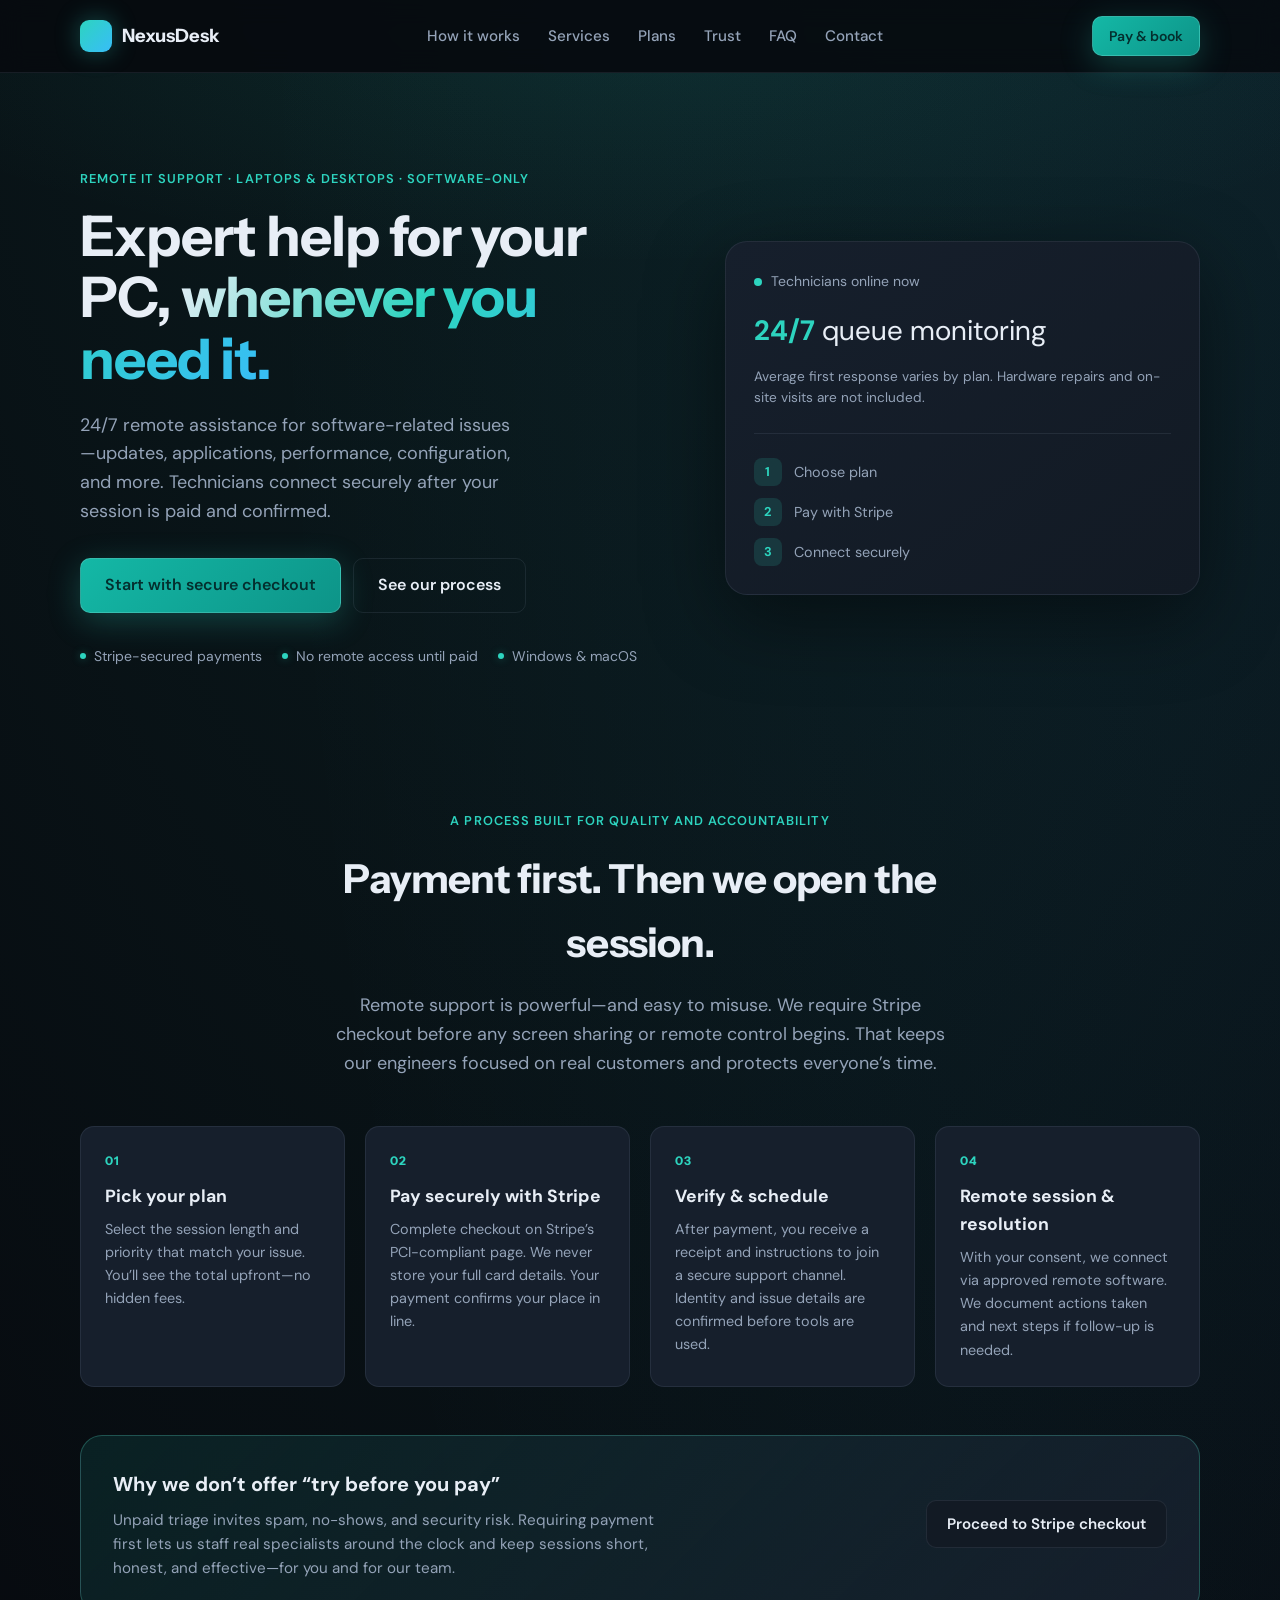
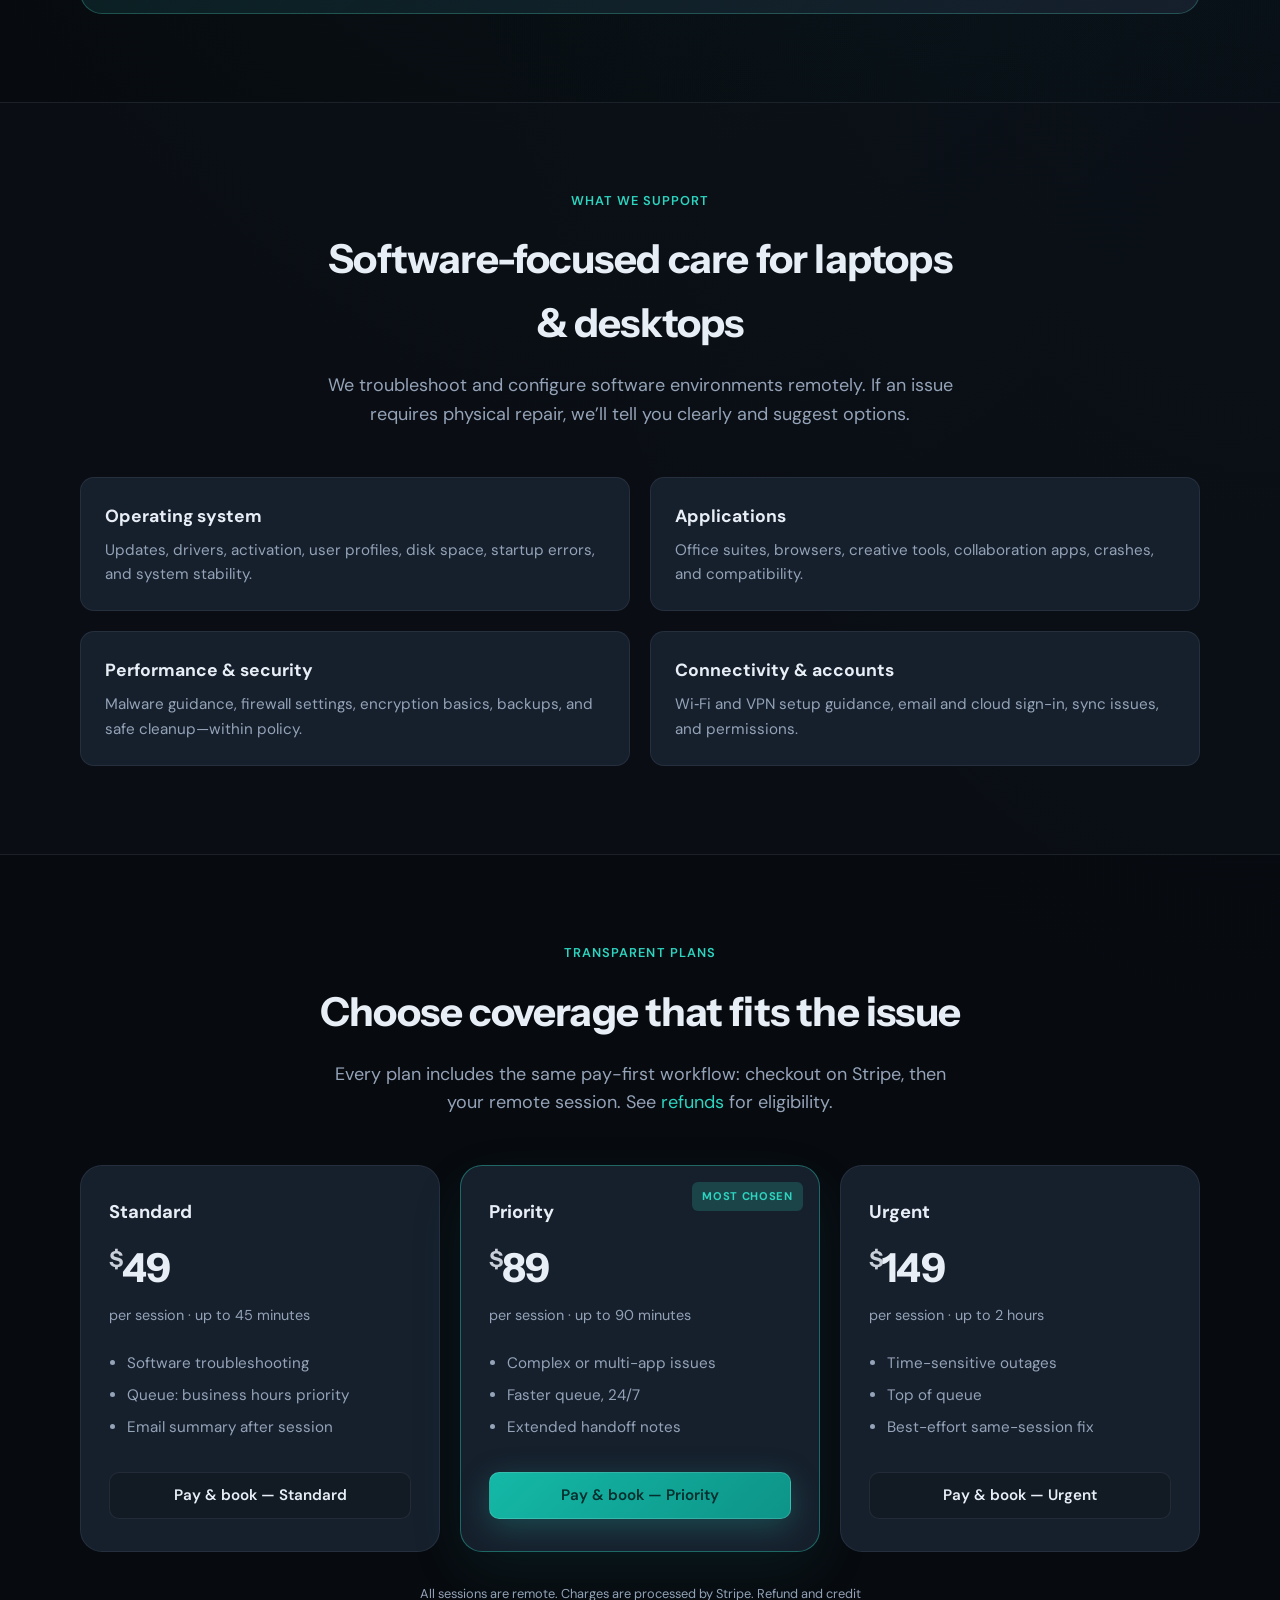
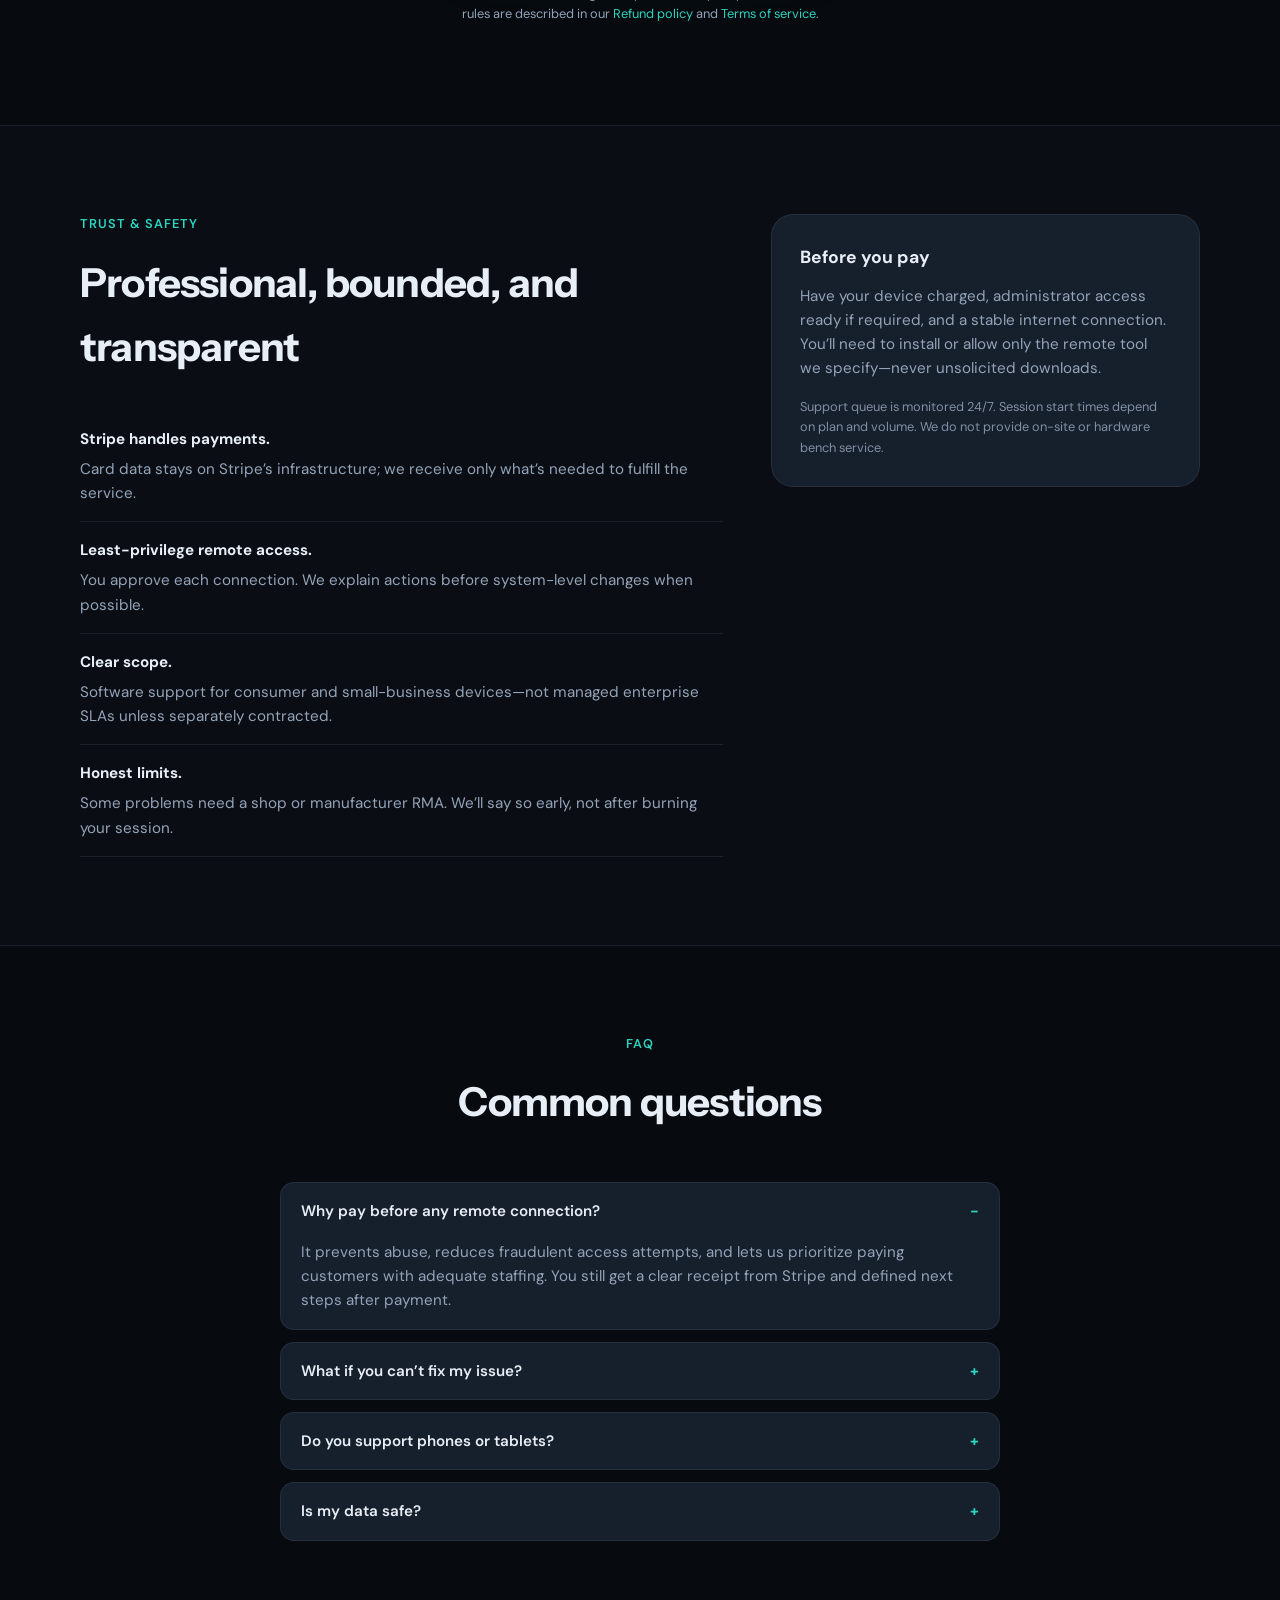
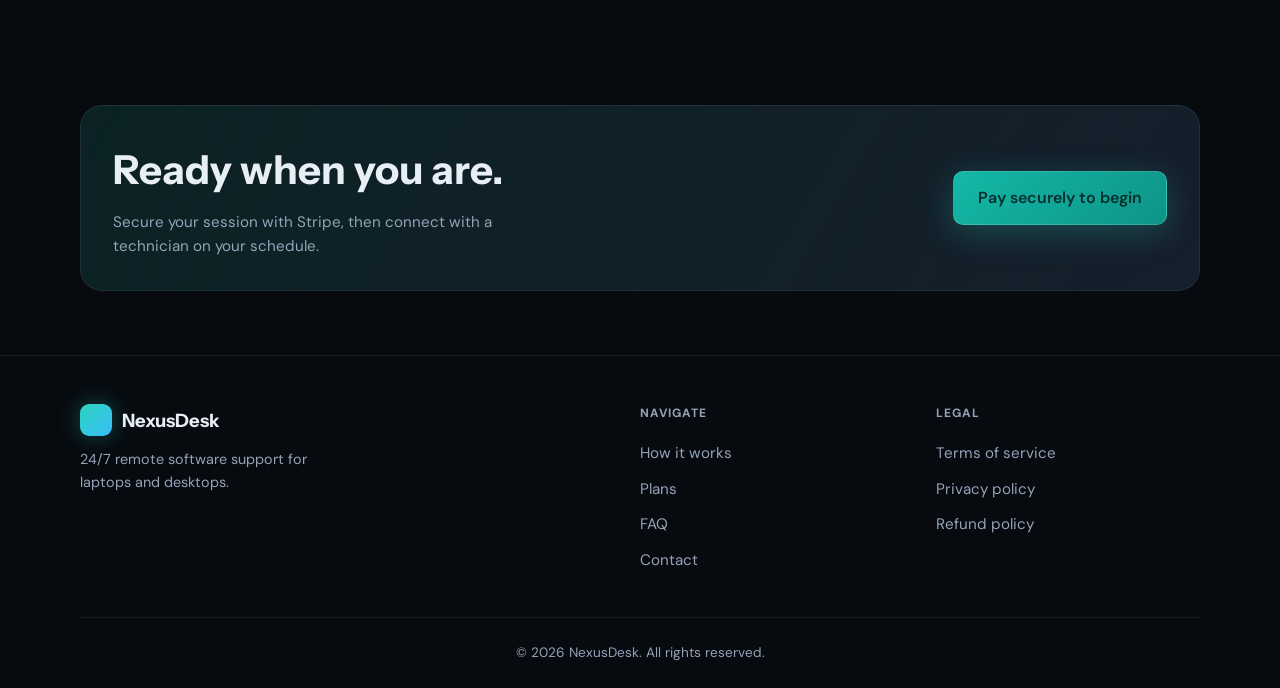
==== index.html @ 7956b829 "Initial commit: NexusDesk static site with legal pages Co-authored-by: Cursor <cursoragent@cursor.co" ====
<!DOCTYPE html>
<html lang="en">
<head>
  <meta charset="UTF-8" />
  <meta name="viewport" content="width=device-width, initial-scale=1.0" />
  <meta name="description" content="24/7 remote IT support for laptops and desktops. Software issues resolved by experienced technicians. Secure Stripe checkout before your session begins." />
  <title>NexusDesk — 24/7 Remote IT Support</title>
  <link rel="preconnect" href="https://fonts.googleapis.com" />
  <link rel="preconnect" href="https://fonts.gstatic.com" crossorigin />
  <link href="https://fonts.googleapis.com/css2?family=DM+Sans:ital,opsz,wght@0,9..40,400;0,9..40,500;0,9..40,600;0,9..40,700;1,9..40,400&family=Instrument+Sans:wght@500;600;700&display=swap" rel="stylesheet" />
  <link rel="stylesheet" href="styles.css" />
</head>
<body>
  <a class="skip-link" href="#main">Skip to content</a>

  <header class="site-header">
    <div class="container header-inner">
      <a class="logo" href="index.html">
        <span class="logo-mark" aria-hidden="true"></span>
        <span>NexusDesk</span>
      </a>
      <nav class="nav" aria-label="Primary">
        <a href="#how-it-works">How it works</a>
        <a href="#services">Services</a>
        <a href="#pricing">Plans</a>
        <a href="#trust">Trust</a>
        <a href="#faq">FAQ</a>
        <a href="contact.html">Contact</a>
      </nav>
      <a class="btn btn-primary btn-sm header-cta" data-stripe-cta href="#">Pay &amp; book</a>
      <button type="button" class="nav-toggle" aria-expanded="false" aria-controls="mobile-nav" aria-label="Open menu">
        <span></span><span></span><span></span>
      </button>
    </div>
    <div class="mobile-nav" id="mobile-nav" hidden>
      <a href="#how-it-works">How it works</a>
      <a href="#services">Services</a>
      <a href="#pricing">Plans</a>
      <a href="#trust">Trust</a>
      <a href="#faq">FAQ</a>
      <a href="contact.html">Contact</a>
      <a class="btn btn-primary" data-stripe-cta href="#">Pay &amp; book</a>
    </div>
  </header>

  <main id="main">
    <section class="hero">
      <div class="hero-glow" aria-hidden="true"></div>
      <div class="container hero-grid">
        <div class="hero-copy">
          <p class="eyebrow">Remote IT support · Laptops &amp; desktops · Software-only</p>
          <h1>Expert help for your PC, <span class="text-gradient">whenever you need it.</span></h1>
          <p class="lead">
            24/7 remote assistance for software-related issues—updates, applications, performance, configuration, and more. Technicians connect securely after your session is paid and confirmed.
          </p>
          <div class="hero-actions">
            <a class="btn btn-primary btn-lg" data-stripe-cta href="#">Start with secure checkout</a>
            <a class="btn btn-ghost btn-lg" href="#how-it-works">See our process</a>
          </div>
          <ul class="hero-badges" role="list">
            <li>Stripe-secured payments</li>
            <li>No remote access until paid</li>
            <li>Windows &amp; macOS</li>
          </ul>
        </div>
        <div class="hero-card" aria-labelledby="hero-card-title">
          <h2 id="hero-card-title" class="sr-only">Session snapshot</h2>
          <div class="hero-card-inner">
            <div class="status-row">
              <span class="pulse" aria-hidden="true"></span>
              <span>Technicians online now</span>
            </div>
            <p class="hero-card-stat"><strong>24/7</strong> queue monitoring</p>
            <p class="hero-card-note">Average first response varies by plan. Hardware repairs and on-site visits are not included.</p>
            <div class="mini-steps">
              <div><span>1</span> Choose plan</div>
              <div><span>2</span> Pay with Stripe</div>
              <div><span>3</span> Connect securely</div>
            </div>
          </div>
        </div>
      </div>
    </section>

    <section class="section section-tight" id="how-it-works">
      <div class="container">
        <header class="section-head">
          <p class="eyebrow">A process built for quality and accountability</p>
          <h2>Payment first. Then we open the session.</h2>
          <p class="section-lead">
            Remote support is powerful—and easy to misuse. We require Stripe checkout before any screen sharing or remote control begins. That keeps our engineers focused on real customers and protects everyone’s time.
          </p>
        </header>
        <ol class="process">
          <li class="process-step">
            <span class="step-num">01</span>
            <h3>Pick your plan</h3>
            <p>Select the session length and priority that match your issue. You’ll see the total upfront—no hidden fees.</p>
          </li>
          <li class="process-step">
            <span class="step-num">02</span>
            <h3>Pay securely with Stripe</h3>
            <p>Complete checkout on Stripe’s PCI-compliant page. We never store your full card details. Your payment confirms your place in line.</p>
          </li>
          <li class="process-step">
            <span class="step-num">03</span>
            <h3>Verify &amp; schedule</h3>
            <p>After payment, you receive a receipt and instructions to join a secure support channel. Identity and issue details are confirmed before tools are used.</p>
          </li>
          <li class="process-step">
            <span class="step-num">04</span>
            <h3>Remote session &amp; resolution</h3>
            <p>With your consent, we connect via approved remote software. We document actions taken and next steps if follow-up is needed.</p>
          </li>
        </ol>
        <div class="callout callout-protect">
          <div>
            <h3>Why we don’t offer “try before you pay”</h3>
            <p>
              Unpaid triage invites spam, no-shows, and security risk. Requiring payment first lets us staff real specialists around the clock and keep sessions short, honest, and effective—for you and for our team.
            </p>
          </div>
          <a class="btn btn-secondary" data-stripe-cta href="#">Proceed to Stripe checkout</a>
        </div>
      </div>
    </section>

    <section class="section section-alt" id="services">
      <div class="container">
        <header class="section-head">
          <p class="eyebrow">What we support</p>
          <h2>Software-focused care for laptops &amp; desktops</h2>
          <p class="section-lead">We troubleshoot and configure software environments remotely. If an issue requires physical repair, we’ll tell you clearly and suggest options.</p>
        </header>
        <div class="grid cards">
          <article class="card">
            <h3>Operating system</h3>
            <p>Updates, drivers, activation, user profiles, disk space, startup errors, and system stability.</p>
          </article>
          <article class="card">
            <h3>Applications</h3>
            <p>Office suites, browsers, creative tools, collaboration apps, crashes, and compatibility.</p>
          </article>
          <article class="card">
            <h3>Performance &amp; security</h3>
            <p>Malware guidance, firewall settings, encryption basics, backups, and safe cleanup—within policy.</p>
          </article>
          <article class="card">
            <h3>Connectivity &amp; accounts</h3>
            <p>Wi‑Fi and VPN setup guidance, email and cloud sign-in, sync issues, and permissions.</p>
          </article>
        </div>
      </div>
    </section>

    <section class="section" id="pricing">
      <div class="container">
        <header class="section-head">
          <p class="eyebrow">Transparent plans</p>
          <h2>Choose coverage that fits the issue</h2>
          <p class="section-lead">Every plan includes the same pay-first workflow: checkout on Stripe, then your remote session. See <a href="refunds.html">refunds</a> for eligibility.</p>
        </header>
        <div class="grid pricing">
          <article class="price-card">
            <h3>Standard</h3>
            <p class="price"><span class="currency">$</span>49</p>
            <p class="price-meta">per session · up to 45 minutes</p>
            <ul>
              <li>Software troubleshooting</li>
              <li>Queue: business hours priority</li>
              <li>Email summary after session</li>
            </ul>
            <a class="btn btn-secondary btn-block" data-plan="standard" data-stripe-cta href="#">Pay &amp; book — Standard</a>
          </article>
          <article class="price-card featured">
            <span class="ribbon">Most chosen</span>
            <h3>Priority</h3>
            <p class="price"><span class="currency">$</span>89</p>
            <p class="price-meta">per session · up to 90 minutes</p>
            <ul>
              <li>Complex or multi-app issues</li>
              <li>Faster queue, 24/7</li>
              <li>Extended handoff notes</li>
            </ul>
            <a class="btn btn-primary btn-block" data-plan="priority" data-stripe-cta href="#">Pay &amp; book — Priority</a>
          </article>
          <article class="price-card">
            <h3>Urgent</h3>
            <p class="price"><span class="currency">$</span>149</p>
            <p class="price-meta">per session · up to 2 hours</p>
            <ul>
              <li>Time-sensitive outages</li>
              <li>Top of queue</li>
              <li>Best-effort same-session fix</li>
            </ul>
            <a class="btn btn-secondary btn-block" data-plan="urgent" data-stripe-cta href="#">Pay &amp; book — Urgent</a>
          </article>
        </div>
        <p class="fine-print center">All sessions are remote. Charges are processed by Stripe. Refund and credit rules are described in our <a href="refunds.html">Refund policy</a> and <a href="terms.html">Terms of service</a>.</p>
      </div>
    </section>

    <section class="section section-alt" id="trust">
      <div class="container trust-grid">
        <div>
          <header class="section-head align-left">
            <p class="eyebrow">Trust &amp; safety</p>
            <h2>Professional, bounded, and transparent</h2>
          </header>
          <ul class="trust-list">
            <li>
              <strong>Stripe handles payments.</strong> Card data stays on Stripe’s infrastructure; we receive only what’s needed to fulfill the service.
            </li>
            <li>
              <strong>Least-privilege remote access.</strong> You approve each connection. We explain actions before system-level changes when possible.
            </li>
            <li>
              <strong>Clear scope.</strong> Software support for consumer and small-business devices—not managed enterprise SLAs unless separately contracted.
            </li>
            <li>
              <strong>Honest limits.</strong> Some problems need a shop or manufacturer RMA. We’ll say so early, not after burning your session.
            </li>
          </ul>
        </div>
        <aside class="trust-panel">
          <h3>Before you pay</h3>
          <p>Have your device charged, administrator access ready if required, and a stable internet connection. You’ll need to install or allow only the remote tool we specify—never unsolicited downloads.</p>
          <p class="trust-panel-foot">Support queue is monitored 24/7. Session start times depend on plan and volume. We do not provide on-site or hardware bench service.</p>
        </aside>
      </div>
    </section>

    <section class="section" id="faq">
      <div class="container narrow">
        <header class="section-head">
          <p class="eyebrow">FAQ</p>
          <h2>Common questions</h2>
        </header>
        <div class="faq" data-faq>
          <details open>
            <summary>Why pay before any remote connection?</summary>
            <p>It prevents abuse, reduces fraudulent access attempts, and lets us prioritize paying customers with adequate staffing. You still get a clear receipt from Stripe and defined next steps after payment.</p>
          </details>
          <details>
            <summary>What if you can’t fix my issue?</summary>
            <p>Many software problems are fixable remotely; some are not. We’ll outline what we tried and realistic options (escalation, reinstall, hardware service). Credits and refunds follow our <a href="refunds.html">Refund policy</a>.</p>
          </details>
          <details>
            <summary>Do you support phones or tablets?</summary>
            <p>This page focuses on laptop and desktop computers. For other device types, reach us through <a href="contact.html">Contact</a> before booking.</p>
          </details>
          <details>
            <summary>Is my data safe?</summary>
            <p>We use reputable remote tools and recommend you close sensitive documents before sharing your screen. We do not request passwords by email and we discourage sharing them in chat—use secure methods your technician provides.</p>
          </details>
        </div>
      </div>
    </section>

    <section class="section cta-final">
      <div class="container cta-final-inner">
        <div>
          <h2>Ready when you are.</h2>
          <p>Secure your session with Stripe, then connect with a technician on your schedule.</p>
        </div>
        <a class="btn btn-primary btn-lg" data-stripe-cta href="#">Pay securely to begin</a>
      </div>
    </section>
  </main>

  <footer class="site-footer">
    <div class="container footer-grid">
      <div>
        <a class="logo logo-footer" href="index.html">
          <span class="logo-mark" aria-hidden="true"></span>
          <span>NexusDesk</span>
        </a>
        <p class="footer-tag">24/7 remote software support for laptops and desktops.</p>
      </div>
      <div>
        <p class="footer-label">Navigate</p>
        <ul class="footer-links">
          <li><a href="index.html#how-it-works">How it works</a></li>
          <li><a href="index.html#pricing">Plans</a></li>
          <li><a href="index.html#faq">FAQ</a></li>
          <li><a href="contact.html">Contact</a></li>
        </ul>
      </div>
      <div>
        <p class="footer-label">Legal</p>
        <ul class="footer-links">
          <li><a href="terms.html">Terms of service</a></li>
          <li><a href="privacy.html">Privacy policy</a></li>
          <li><a href="refunds.html">Refund policy</a></li>
        </ul>
      </div>
    </div>
    <div class="container footer-bottom">
      <p>© <span id="year"></span> NexusDesk. All rights reserved.</p>
    </div>
  </footer>

  <script src="config.js"></script>
  <script src="main.js"></script>
</body>
</html>
---- styles.css ----
/* NexusDesk — remote IT support landing */

:root {
  --bg-deep: #070a0f;
  --bg: #0c1118;
  --bg-elevated: #121a24;
  --bg-card: #161f2c;
  --border: rgba(148, 163, 184, 0.12);
  --border-strong: rgba(94, 234, 212, 0.25);
  --text: #e8eef6;
  --text-muted: #94a3b8;
  --accent: #2dd4bf;
  --accent-dim: #115e59;
  --accent-glow: rgba(45, 212, 191, 0.35);
  --blue: #38bdf8;
  --danger: #f87171;
  --radius: 14px;
  --radius-lg: 22px;
  --shadow: 0 24px 80px rgba(0, 0, 0, 0.45);
  --font: "DM Sans", system-ui, sans-serif;
  --font-display: "Instrument Sans", var(--font);
  --step-0: clamp(0.875rem, 0.82rem + 0.2vw, 0.95rem);
  --step-1: clamp(1rem, 0.92rem + 0.35vw, 1.125rem);
  --step-2: clamp(1.25rem, 1.05rem + 0.9vw, 1.75rem);
  --step-3: clamp(1.75rem, 1.35rem + 1.6vw, 2.5rem);
  --step-4: clamp(2.25rem, 1.6rem + 2.8vw, 3.5rem);
}

*,
*::before,
*::after {
  box-sizing: border-box;
}

html {
  scroll-behavior: smooth;
}

body {
  margin: 0;
  font-family: var(--font);
  font-size: var(--step-0);
  line-height: 1.6;
  color: var(--text);
  background: var(--bg-deep);
  background-image:
    radial-gradient(ellipse 100% 60% at 50% -20%, rgba(45, 212, 191, 0.12), transparent),
    radial-gradient(ellipse 80% 50% at 100% 0%, rgba(56, 189, 248, 0.08), transparent);
  min-height: 100vh;
}

img {
  max-width: 100%;
  height: auto;
}

a {
  color: var(--accent);
  text-decoration: none;
}

a:hover {
  text-decoration: underline;
}

code {
  font-size: 0.9em;
  background: var(--bg-elevated);
  padding: 0.15em 0.45em;
  border-radius: 6px;
  border: 1px solid var(--border);
}

.sr-only {
  position: absolute;
  width: 1px;
  height: 1px;
  padding: 0;
  margin: -1px;
  overflow: hidden;
  clip: rect(0, 0, 0, 0);
  white-space: nowrap;
  border: 0;
}

.skip-link {
  position: absolute;
  top: -100px;
  left: 1rem;
  z-index: 1000;
  padding: 0.75rem 1rem;
  background: var(--accent);
  color: var(--bg-deep);
  font-weight: 600;
  border-radius: 8px;
}

.skip-link:focus {
  top: 1rem;
}

.container {
  width: min(1120px, 100% - 2.5rem);
  margin-inline: auto;
}

.narrow {
  max-width: 720px;
}

/* Header */
.site-header {
  position: sticky;
  top: 0;
  z-index: 100;
  background: rgba(7, 10, 15, 0.85);
  backdrop-filter: blur(12px);
  border-bottom: 1px solid var(--border);
}

.header-inner {
  display: flex;
  align-items: center;
  justify-content: space-between;
  gap: 1rem;
  padding: 1rem 0;
}

.logo {
  display: inline-flex;
  align-items: center;
  gap: 0.6rem;
  font-family: var(--font-display);
  font-weight: 700;
  font-size: 1.15rem;
  color: var(--text);
  text-decoration: none;
}

.logo:hover {
  text-decoration: none;
  color: var(--accent);
}

.logo-mark {
  width: 32px;
  height: 32px;
  border-radius: 9px;
  background: linear-gradient(135deg, var(--accent), var(--blue));
  box-shadow: 0 0 24px var(--accent-glow);
}

.nav {
  display: none;
  align-items: center;
  gap: 1.75rem;
}

.nav a {
  color: var(--text-muted);
  font-weight: 500;
  font-size: 0.95rem;
  text-decoration: none;
}

.nav a:hover {
  color: var(--text);
  text-decoration: none;
}

@media (min-width: 900px) {
  .nav {
    display: flex;
  }
}

.header-cta {
  display: none;
}

@media (min-width: 900px) {
  .header-cta {
    display: inline-flex;
  }
}

.nav-toggle {
  display: flex;
  flex-direction: column;
  justify-content: center;
  gap: 5px;
  width: 44px;
  height: 44px;
  padding: 0;
  border: none;
  background: transparent;
  cursor: pointer;
  border-radius: 10px;
}

.nav-toggle span {
  display: block;
  height: 2px;
  width: 22px;
  background: var(--text);
  margin-inline: auto;
}

@media (min-width: 900px) {
  .nav-toggle {
    display: none;
  }
}

.mobile-nav {
  display: flex;
  flex-direction: column;
  gap: 0.5rem;
  padding: 0 0 1.25rem;
  border-bottom: 1px solid var(--border);
}

.mobile-nav a {
  padding: 0.65rem 0;
  color: var(--text);
  font-weight: 500;
  text-decoration: none;
}

.mobile-nav a:hover {
  color: var(--accent);
}

.mobile-nav[hidden] {
  display: none;
}

@media (min-width: 900px) {
  .mobile-nav {
    display: none !important;
  }
}

/* Buttons */
.btn {
  display: inline-flex;
  align-items: center;
  justify-content: center;
  gap: 0.5rem;
  font-family: inherit;
  font-weight: 600;
  font-size: 0.95rem;
  padding: 0.65rem 1.25rem;
  border-radius: 10px;
  border: 1px solid transparent;
  cursor: pointer;
  text-decoration: none;
  transition: transform 0.15s ease, box-shadow 0.2s ease, background 0.2s ease, border-color 0.2s ease;
}

.btn:hover {
  text-decoration: none;
}

.btn:focus-visible {
  outline: 2px solid var(--accent);
  outline-offset: 2px;
}

.btn-sm {
  padding: 0.5rem 1rem;
  font-size: 0.875rem;
}

.btn-lg {
  padding: 0.85rem 1.5rem;
  font-size: 1rem;
}

.btn-block {
  width: 100%;
}

.btn-primary {
  background: linear-gradient(135deg, #14b8a6, #0d9488);
  color: #042f2e;
  border-color: rgba(255, 255, 255, 0.15);
  box-shadow: 0 8px 32px rgba(45, 212, 191, 0.25);
}

.btn-primary:hover {
  transform: translateY(-1px);
  box-shadow: 0 12px 40px rgba(45, 212, 191, 0.35);
}

.btn-secondary {
  background: var(--bg-elevated);
  color: var(--text);
  border-color: var(--border);
}

.btn-secondary:hover {
  border-color: var(--border-strong);
  background: var(--bg-card);
}

.btn-ghost {
  background: transparent;
  color: var(--text);
  border-color: var(--border);
}

.btn-ghost:hover {
  border-color: var(--text-muted);
  background: rgba(255, 255, 255, 0.04);
}

/* Hero */
.hero {
  position: relative;
  padding: clamp(3rem, 8vw, 6rem) 0 clamp(4rem, 10vw, 7rem);
  overflow: hidden;
}

.hero-glow {
  position: absolute;
  inset: -40% -20% auto;
  height: 70%;
  background: radial-gradient(ellipse at center, rgba(45, 212, 191, 0.08), transparent 65%);
  pointer-events: none;
}

.hero-grid {
  position: relative;
  display: grid;
  gap: 3rem;
  align-items: center;
}

@media (min-width: 960px) {
  .hero-grid {
    grid-template-columns: 1.1fr 0.9fr;
    gap: 4rem;
  }
}

.eyebrow {
  font-size: 0.8rem;
  font-weight: 600;
  letter-spacing: 0.08em;
  text-transform: uppercase;
  color: var(--accent);
  margin: 0 0 1rem;
}

.hero-copy h1 {
  font-family: var(--font-display);
  font-size: var(--step-4);
  font-weight: 700;
  line-height: 1.1;
  letter-spacing: -0.02em;
  margin: 0 0 1.25rem;
}

.text-gradient {
  background: linear-gradient(120deg, var(--text) 0%, var(--accent) 45%, var(--blue) 100%);
  -webkit-background-clip: text;
  background-clip: text;
  color: transparent;
}

.lead {
  font-size: var(--step-1);
  color: var(--text-muted);
  max-width: 36ch;
  margin: 0 0 2rem;
}

.hero-actions {
  display: flex;
  flex-wrap: wrap;
  gap: 0.75rem;
  margin-bottom: 2rem;
}

.hero-badges {
  list-style: none;
  padding: 0;
  margin: 0;
  display: flex;
  flex-wrap: wrap;
  gap: 0.75rem 1.25rem;
  color: var(--text-muted);
  font-size: 0.875rem;
}

.hero-badges li {
  display: flex;
  align-items: center;
  gap: 0.5rem;
}

.hero-badges li::before {
  content: "";
  width: 6px;
  height: 6px;
  border-radius: 50%;
  background: var(--accent);
  box-shadow: 0 0 8px var(--accent-glow);
}

.hero-card {
  background: linear-gradient(145deg, var(--bg-card), var(--bg-elevated));
  border: 1px solid var(--border);
  border-radius: var(--radius-lg);
  box-shadow: var(--shadow);
}

.hero-card-inner {
  padding: 1.75rem;
}

.status-row {
  display: flex;
  align-items: center;
  gap: 0.6rem;
  font-size: 0.875rem;
  color: var(--text-muted);
  margin-bottom: 1rem;
}

.pulse {
  width: 8px;
  height: 8px;
  border-radius: 50%;
  background: var(--accent);
  animation: pulse 2s ease-in-out infinite;
}

@keyframes pulse {
  0%,
  100% {
    opacity: 1;
    box-shadow: 0 0 0 0 var(--accent-glow);
  }
  50% {
    opacity: 0.85;
    box-shadow: 0 0 0 10px transparent;
  }
}

.hero-card-stat {
  font-size: var(--step-2);
  margin: 0 0 0.75rem;
}

.hero-card-stat strong {
  color: var(--accent);
  font-weight: 700;
}

.hero-card-note {
  font-size: 0.85rem;
  color: var(--text-muted);
  margin: 0 0 1.5rem;
  padding-bottom: 1.5rem;
  border-bottom: 1px solid var(--border);
}

.mini-steps {
  display: grid;
  gap: 0.75rem;
}

.mini-steps div {
  display: flex;
  align-items: center;
  gap: 0.75rem;
  font-size: 0.9rem;
  color: var(--text-muted);
}

.mini-steps span {
  display: grid;
  place-items: center;
  width: 28px;
  height: 28px;
  border-radius: 8px;
  background: rgba(45, 212, 191, 0.15);
  color: var(--accent);
  font-weight: 700;
  font-size: 0.8rem;
}

/* Sections */
.section {
  padding: clamp(3.5rem, 7vw, 5.5rem) 0;
}

.section-tight {
  padding-top: 2rem;
}

.section-alt {
  background: rgba(12, 17, 24, 0.6);
  border-block: 1px solid var(--border);
}

.section-head {
  text-align: center;
  max-width: 640px;
  margin-inline: auto;
  margin-bottom: 3rem;
}

.section-head.align-left {
  text-align: left;
  margin-inline: 0;
}

.section-head h2 {
  font-family: var(--font-display);
  font-size: var(--step-3);
  font-weight: 700;
  letter-spacing: -0.02em;
  margin: 0 0 1rem;
}

.section-lead {
  color: var(--text-muted);
  margin: 0;
  font-size: var(--step-1);
}

/* Process */
.process {
  list-style: none;
  padding: 0;
  margin: 0 0 3rem;
  display: grid;
  gap: 1.25rem;
}

@media (min-width: 768px) {
  .process {
    grid-template-columns: repeat(2, 1fr);
  }
}

@media (min-width: 1024px) {
  .process {
    grid-template-columns: repeat(4, 1fr);
  }
}

.process-step {
  background: var(--bg-card);
  border: 1px solid var(--border);
  border-radius: var(--radius);
  padding: 1.5rem;
  transition: border-color 0.2s ease;
}

.process-step:hover {
  border-color: rgba(45, 212, 191, 0.2);
}

.step-num {
  display: block;
  font-family: var(--font-display);
  font-size: 0.75rem;
  font-weight: 700;
  letter-spacing: 0.12em;
  color: var(--accent);
  margin-bottom: 0.75rem;
}

.process-step h3 {
  font-size: 1.1rem;
  margin: 0 0 0.5rem;
}

.process-step p {
  margin: 0;
  color: var(--text-muted);
  font-size: 0.9rem;
}

.callout {
  display: grid;
  gap: 1.5rem;
  align-items: center;
  padding: 2rem;
  border-radius: var(--radius-lg);
  border: 1px solid var(--border-strong);
  background: linear-gradient(135deg, rgba(17, 94, 89, 0.25), var(--bg-card));
}

@media (min-width: 768px) {
  .callout-protect {
    grid-template-columns: 1fr auto;
  }
}

.callout h3 {
  margin: 0 0 0.5rem;
  font-size: 1.25rem;
}

.callout p {
  margin: 0;
  color: var(--text-muted);
  max-width: 56ch;
}

/* Cards grid */
.grid.cards {
  display: grid;
  gap: 1.25rem;
}

@media (min-width: 640px) {
  .grid.cards {
    grid-template-columns: repeat(2, 1fr);
  }
}

.card {
  background: var(--bg-card);
  border: 1px solid var(--border);
  border-radius: var(--radius);
  padding: 1.5rem;
}

.card h3 {
  margin: 0 0 0.5rem;
  font-size: 1.1rem;
}

.card p {
  margin: 0;
  color: var(--text-muted);
  font-size: 0.95rem;
}

/* Pricing */
.grid.pricing {
  display: grid;
  gap: 1.25rem;
  align-items: stretch;
}

@media (min-width: 900px) {
  .grid.pricing {
    grid-template-columns: repeat(3, 1fr);
  }
}

.price-card {
  position: relative;
  background: var(--bg-card);
  border: 1px solid var(--border);
  border-radius: var(--radius-lg);
  padding: 2rem 1.75rem;
  display: flex;
  flex-direction: column;
}

.price-card.featured {
  border-color: rgba(45, 212, 191, 0.4);
  box-shadow: 0 20px 60px rgba(45, 212, 191, 0.08);
}

.ribbon {
  position: absolute;
  top: 1rem;
  right: 1rem;
  font-size: 0.7rem;
  font-weight: 700;
  text-transform: uppercase;
  letter-spacing: 0.06em;
  padding: 0.35rem 0.65rem;
  border-radius: 6px;
  background: rgba(45, 212, 191, 0.2);
  color: var(--accent);
}

.price-card h3 {
  margin: 0 0 0.5rem;
  font-size: 1.15rem;
}

.price {
  font-family: var(--font-display);
  font-size: var(--step-3);
  font-weight: 700;
  margin: 0;
  letter-spacing: -0.02em;
}

.currency {
  font-size: 0.55em;
  vertical-align: super;
  opacity: 0.85;
}

.price-meta {
  color: var(--text-muted);
  font-size: 0.9rem;
  margin: 0.25rem 0 1.5rem;
}

.price-card ul {
  margin: 0 0 1.5rem;
  padding-left: 1.1rem;
  color: var(--text-muted);
  font-size: 0.95rem;
  flex: 1;
}

.price-card li {
  margin-bottom: 0.5rem;
}

.fine-print {
  font-size: 0.8rem;
  color: var(--text-muted);
  margin-top: 2rem;
}

.fine-print.center {
  text-align: center;
  max-width: 52ch;
  margin-inline: auto;
}

/* Trust */
.trust-grid {
  display: grid;
  gap: 2.5rem;
  align-items: start;
}

@media (min-width: 900px) {
  .trust-grid {
    grid-template-columns: 1.2fr 0.8fr;
    gap: 3rem;
  }
}

.trust-list {
  list-style: none;
  padding: 0;
  margin: 0;
}

.trust-list li {
  padding: 1rem 0;
  border-bottom: 1px solid var(--border);
  color: var(--text-muted);
}

.trust-list li:first-child {
  padding-top: 0;
}

.trust-list strong {
  color: var(--text);
  display: block;
  margin-bottom: 0.35rem;
}

.trust-panel {
  background: var(--bg-card);
  border: 1px solid var(--border);
  border-radius: var(--radius-lg);
  padding: 1.75rem;
}

.trust-panel h3 {
  margin: 0 0 0.75rem;
  font-size: 1.1rem;
}

.trust-panel p {
  margin: 0 0 1rem;
  color: var(--text-muted);
  font-size: 0.95rem;
}

.trust-panel-foot {
  font-size: 0.8rem !important;
  margin-bottom: 0 !important;
  opacity: 0.85;
}

/* FAQ */
.faq details {
  background: var(--bg-card);
  border: 1px solid var(--border);
  border-radius: var(--radius);
  padding: 1rem 1.25rem;
  margin-bottom: 0.75rem;
}

.faq summary {
  font-weight: 600;
  cursor: pointer;
  list-style: none;
}

.faq summary::-webkit-details-marker {
  display: none;
}

.faq summary::after {
  content: "+";
  float: right;
  color: var(--accent);
  font-weight: 700;
}

.faq details[open] summary::after {
  content: "−";
}

.faq details p {
  margin: 1rem 0 0;
  color: var(--text-muted);
  font-size: 0.95rem;
}

/* CTA final */
.cta-final {
  padding: clamp(3rem, 6vw, 4rem) 0;
}

.cta-final-inner {
  display: flex;
  flex-direction: column;
  gap: 1.5rem;
  align-items: flex-start;
  padding: 2rem;
  border-radius: var(--radius-lg);
  background: linear-gradient(120deg, rgba(45, 212, 191, 0.12), var(--bg-card));
  border: 1px solid var(--border);
}

@media (min-width: 768px) {
  .cta-final-inner {
    flex-direction: row;
    align-items: center;
    justify-content: space-between;
  }
}

.cta-final h2 {
  font-family: var(--font-display);
  font-size: var(--step-3);
  margin: 0 0 0.5rem;
}

.cta-final p {
  margin: 0;
  color: var(--text-muted);
  max-width: 42ch;
}

/* Footer */
.site-footer {
  border-top: 1px solid var(--border);
  padding: 3rem 0 1.5rem;
  background: var(--bg-deep);
}

.footer-grid {
  display: grid;
  gap: 2rem;
}

@media (min-width: 640px) {
  .footer-grid {
    grid-template-columns: 2fr 1fr 1fr;
  }
}

.logo-footer {
  margin-bottom: 0.75rem;
}

.footer-tag {
  color: var(--text-muted);
  font-size: 0.9rem;
  margin: 0;
  max-width: 28ch;
}

.footer-label {
  font-size: 0.75rem;
  font-weight: 700;
  text-transform: uppercase;
  letter-spacing: 0.08em;
  color: var(--text-muted);
  margin: 0 0 0.75rem;
}

.footer-links {
  list-style: none;
  padding: 0;
  margin: 0;
}

.footer-links a {
  color: var(--text-muted);
  text-decoration: none;
  display: block;
  padding: 0.35rem 0;
}

.footer-links a:hover {
  color: var(--accent);
}

.footer-bottom {
  margin-top: 2.5rem;
  padding-top: 1.5rem;
  border-top: 1px solid var(--border);
  text-align: center;
  font-size: 0.85rem;
  color: var(--text-muted);
}

.footer-bottom p {
  margin: 0;
}

/* Legal & utility pages */
.legal-main {
  padding: clamp(2rem, 5vw, 3.5rem) 0 clamp(4rem, 8vw, 5rem);
}

.legal-inner {
  max-width: 720px;
  margin-inline: auto;
}

.legal-breadcrumb {
  font-size: 0.875rem;
  margin-bottom: 1.5rem;
}

.legal-breadcrumb a {
  color: var(--text-muted);
  text-decoration: none;
}

.legal-breadcrumb a:hover {
  color: var(--accent);
}

.legal-breadcrumb span {
  color: var(--text-muted);
  opacity: 0.6;
}

.legal-doc {
  background: var(--bg-card);
  border: 1px solid var(--border);
  border-radius: var(--radius-lg);
  padding: clamp(1.5rem, 4vw, 2.5rem);
  box-shadow: var(--shadow);
}

.legal-doc h1 {
  font-family: var(--font-display);
  font-size: var(--step-3);
  font-weight: 700;
  letter-spacing: -0.02em;
  margin: 0 0 0.5rem;
  line-height: 1.15;
}

.legal-meta {
  color: var(--text-muted);
  font-size: 0.9rem;
  margin: 0 0 2rem;
  padding-bottom: 1.5rem;
  border-bottom: 1px solid var(--border);
}

.legal-doc > h2 {
  font-family: var(--font-display);
  font-size: 1.2rem;
  font-weight: 700;
  margin: 2rem 0 0.75rem;
}

.legal-doc > .legal-meta + h2 {
  margin-top: 0;
}

.legal-doc h3 {
  font-size: 1rem;
  font-weight: 600;
  margin: 1.25rem 0 0.5rem;
}

.legal-doc p,
.legal-doc li {
  color: var(--text-muted);
  font-size: 0.95rem;
}

.legal-doc p {
  margin: 0 0 1rem;
}

.legal-doc ul,
.legal-doc ol {
  margin: 0 0 1rem;
  padding-left: 1.25rem;
}

.legal-doc li {
  margin-bottom: 0.35rem;
}

.legal-doc a {
  color: var(--accent);
}

.contact-grid {
  display: grid;
  gap: 1.25rem;
}

@media (min-width: 640px) {
  .contact-grid {
    grid-template-columns: repeat(2, 1fr);
  }
}

.contact-card {
  background: var(--bg-card);
  border: 1px solid var(--border);
  border-radius: var(--radius);
  padding: 1.5rem;
}

.contact-card h3 {
  font-family: var(--font-display);
  font-size: 1.1rem;
  margin: 0 0 0.75rem;
}

.contact-card p {
  margin: 0;
  color: var(--text-muted);
  font-size: 0.95rem;
}

.contact-card p + p {
  margin-top: 1rem;
}

.contact-card a {
  color: var(--accent);
  font-weight: 600;
  word-break: break-word;
}
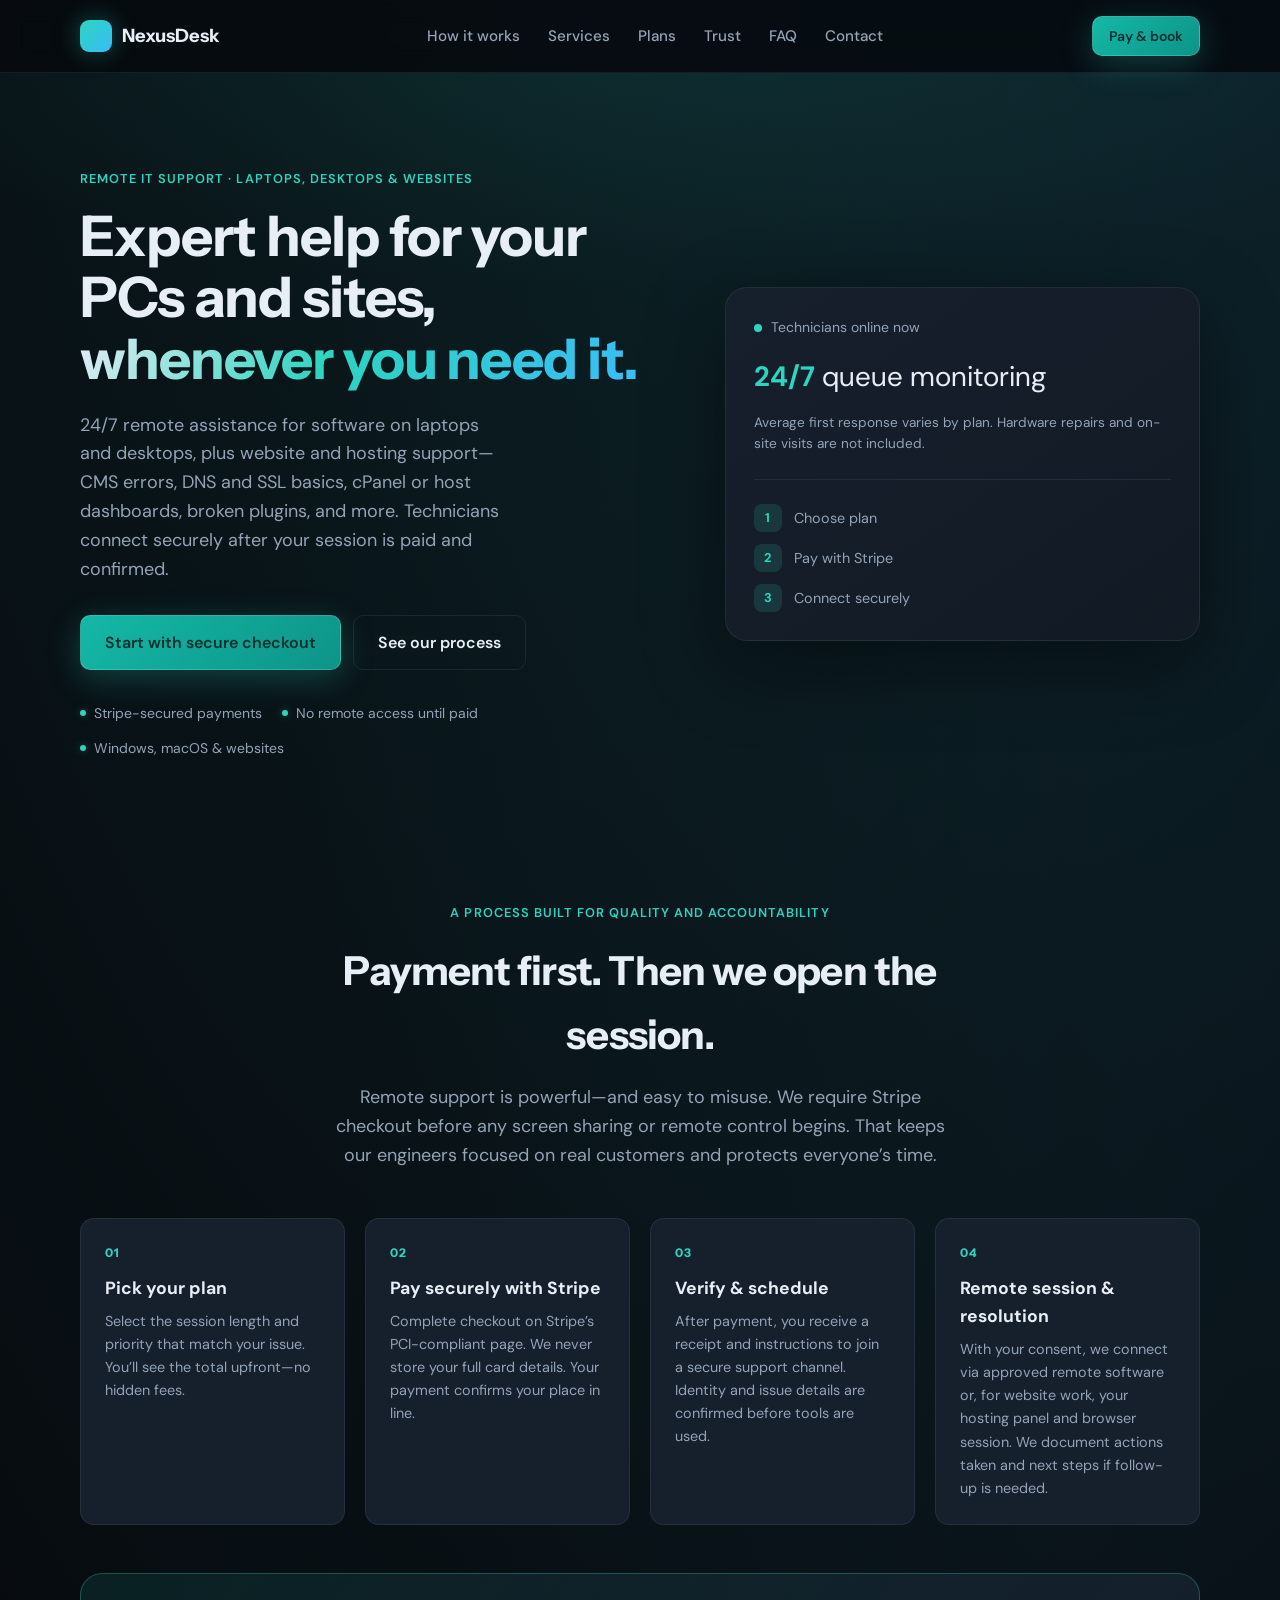
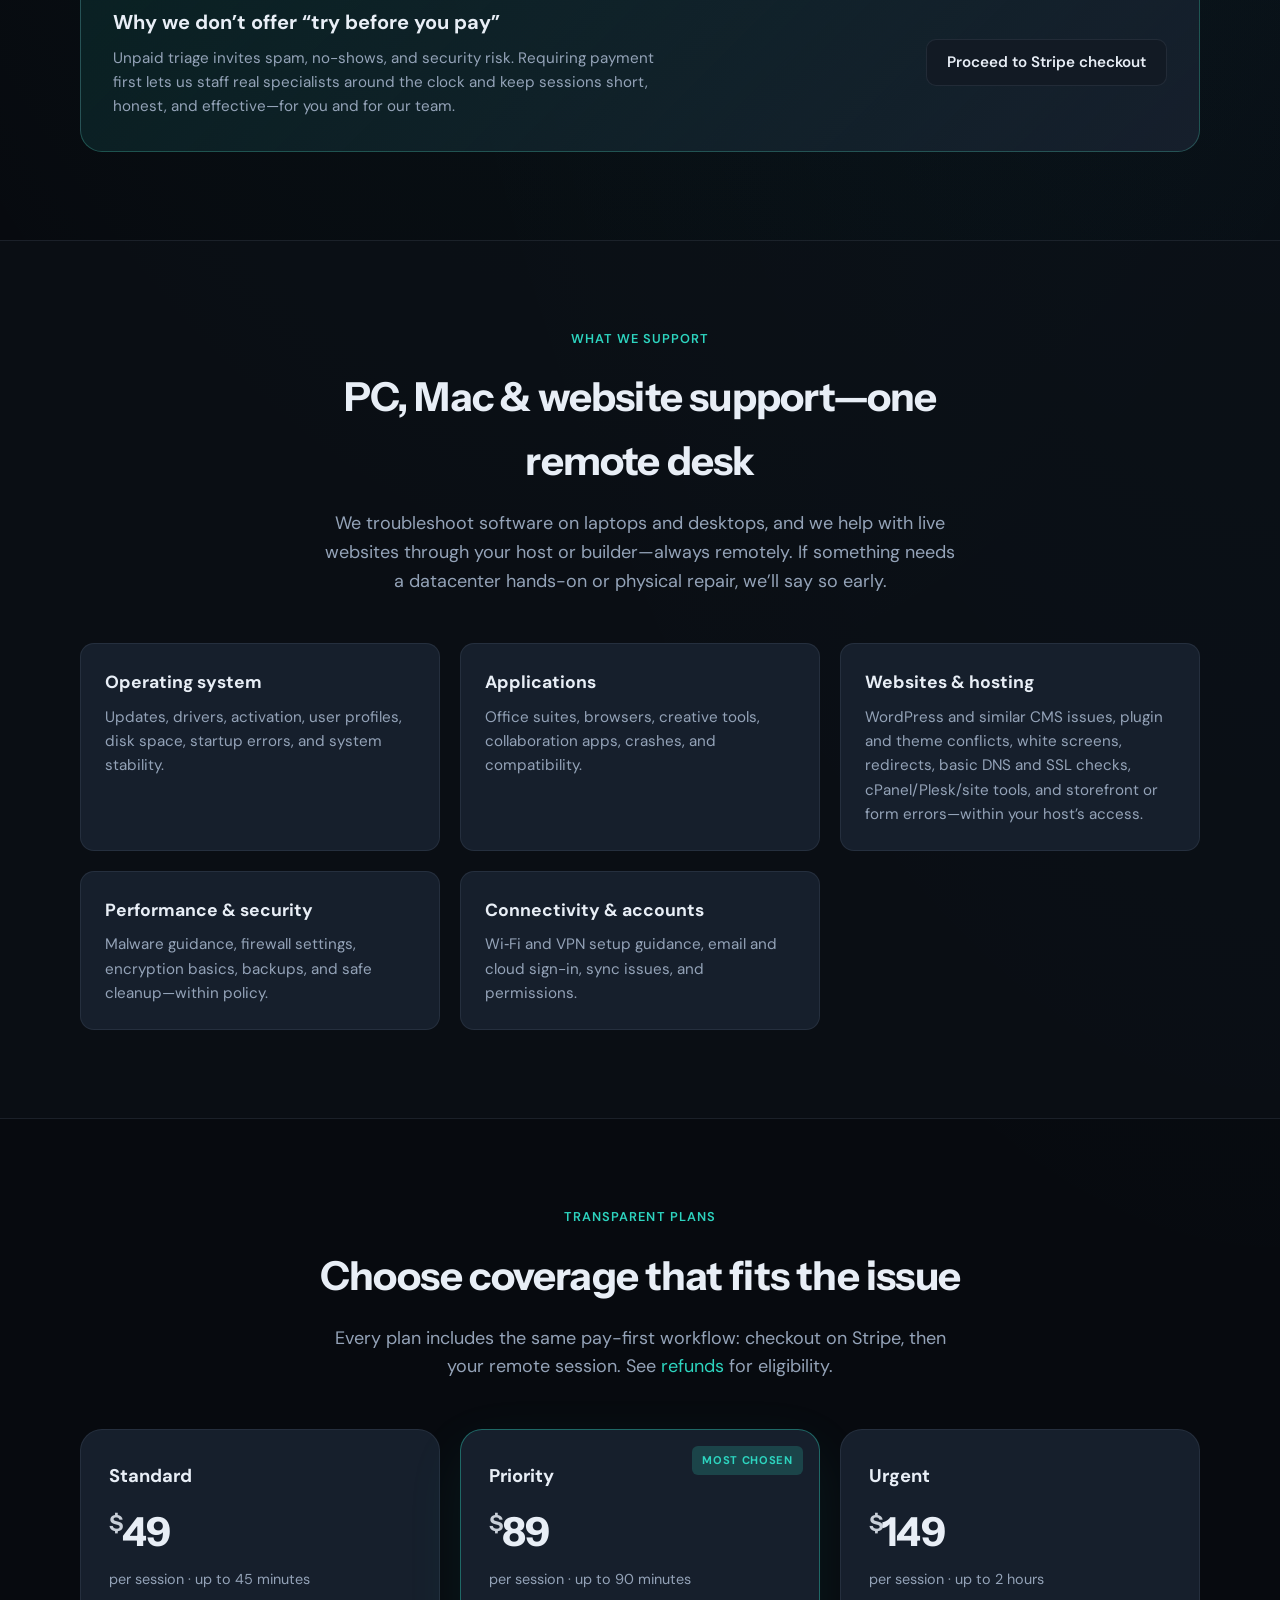
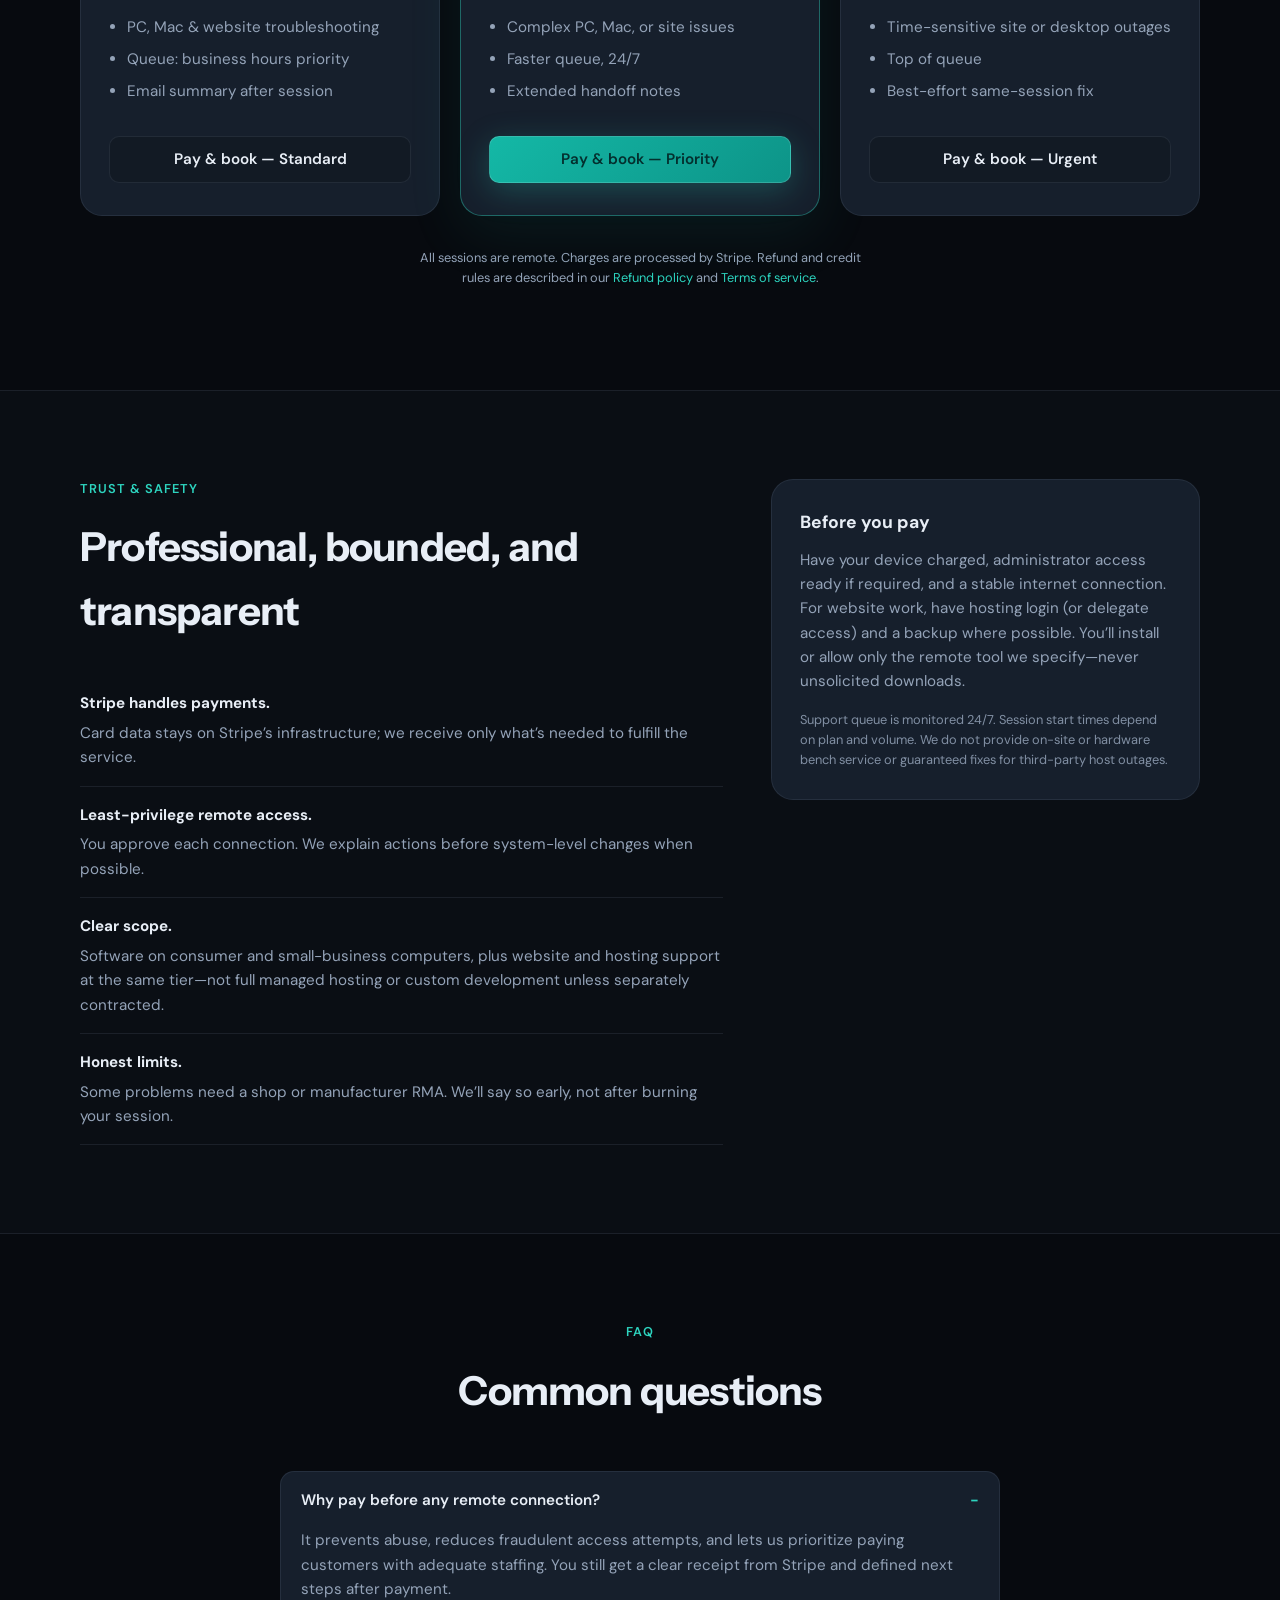
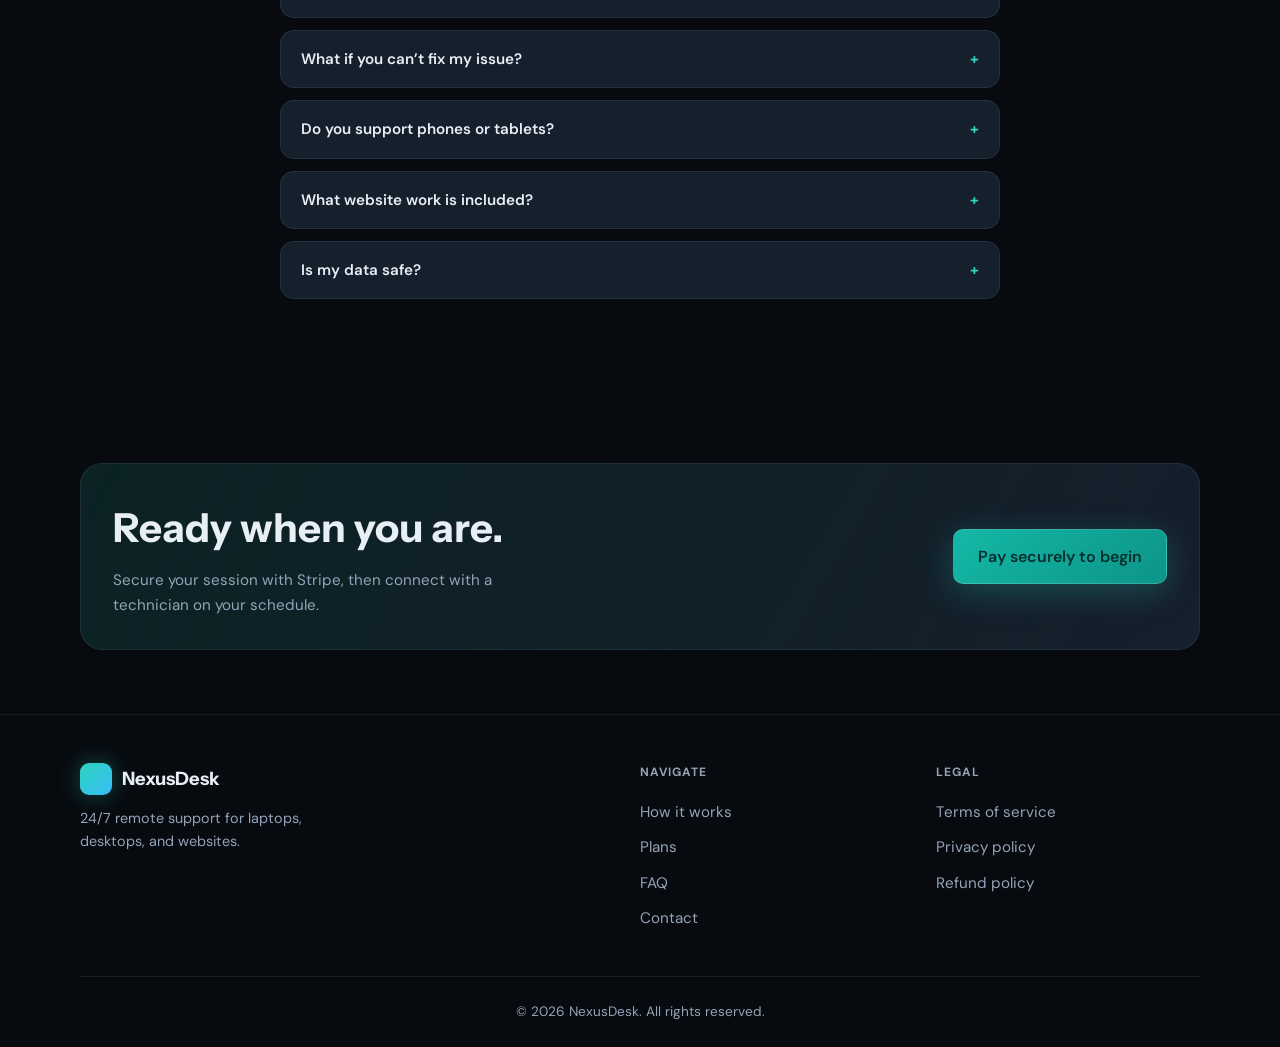
==== commit 96b7e307: "Add remote support software doc, website support scope, legal and UI updates Co-authored-by: Cursor " ====
--- a/index.html
+++ b/index.html
@@ -3,7 +3,7 @@
 <head>
   <meta charset="UTF-8" />
   <meta name="viewport" content="width=device-width, initial-scale=1.0" />
-  <meta name="description" content="24/7 remote IT support for laptops and desktops. Software issues resolved by experienced technicians. Secure Stripe checkout before your session begins." />
+  <meta name="description" content="24/7 remote IT support for laptops, desktops, and websites—software, hosting panels, and site issues. Secure Stripe checkout before your session begins." />
   <title>NexusDesk — 24/7 Remote IT Support</title>
   <link rel="preconnect" href="https://fonts.googleapis.com" />
   <link rel="preconnect" href="https://fonts.gstatic.com" crossorigin />
@@ -48,10 +48,10 @@
       <div class="hero-glow" aria-hidden="true"></div>
       <div class="container hero-grid">
         <div class="hero-copy">
-          <p class="eyebrow">Remote IT support · Laptops &amp; desktops · Software-only</p>
-          <h1>Expert help for your PC, <span class="text-gradient">whenever you need it.</span></h1>
+          <p class="eyebrow">Remote IT support · Laptops, desktops &amp; websites</p>
+          <h1>Expert help for your PCs and sites, <span class="text-gradient">whenever you need it.</span></h1>
           <p class="lead">
-            24/7 remote assistance for software-related issues—updates, applications, performance, configuration, and more. Technicians connect securely after your session is paid and confirmed.
+            24/7 remote assistance for software on laptops and desktops, plus website and hosting support—CMS errors, DNS and SSL basics, cPanel or host dashboards, broken plugins, and more. Technicians connect securely after your session is paid and confirmed.
           </p>
           <div class="hero-actions">
             <a class="btn btn-primary btn-lg" data-stripe-cta href="#">Start with secure checkout</a>
@@ -60,7 +60,7 @@
           <ul class="hero-badges" role="list">
             <li>Stripe-secured payments</li>
             <li>No remote access until paid</li>
-            <li>Windows &amp; macOS</li>
+            <li>Windows, macOS &amp; websites</li>
           </ul>
         </div>
         <div class="hero-card" aria-labelledby="hero-card-title">
@@ -110,7 +110,7 @@
           <li class="process-step">
             <span class="step-num">04</span>
             <h3>Remote session &amp; resolution</h3>
-            <p>With your consent, we connect via approved remote software. We document actions taken and next steps if follow-up is needed.</p>
+            <p>With your consent, we connect via approved remote software or, for website work, your hosting panel and browser session. We document actions taken and next steps if follow-up is needed.</p>
           </li>
         </ol>
         <div class="callout callout-protect">
@@ -129,8 +129,8 @@
       <div class="container">
         <header class="section-head">
           <p class="eyebrow">What we support</p>
-          <h2>Software-focused care for laptops &amp; desktops</h2>
-          <p class="section-lead">We troubleshoot and configure software environments remotely. If an issue requires physical repair, we’ll tell you clearly and suggest options.</p>
+          <h2>PC, Mac &amp; website support—one remote desk</h2>
+          <p class="section-lead">We troubleshoot software on laptops and desktops, and we help with live websites through your host or builder—always remotely. If something needs a datacenter hands-on or physical repair, we’ll say so early.</p>
         </header>
         <div class="grid cards">
           <article class="card">
@@ -140,6 +140,10 @@
           <article class="card">
             <h3>Applications</h3>
             <p>Office suites, browsers, creative tools, collaboration apps, crashes, and compatibility.</p>
+          </article>
+          <article class="card">
+            <h3>Websites &amp; hosting</h3>
+            <p>WordPress and similar CMS issues, plugin and theme conflicts, white screens, redirects, basic DNS and SSL checks, cPanel/Plesk/site tools, and storefront or form errors—within your host’s access.</p>
           </article>
           <article class="card">
             <h3>Performance &amp; security</h3>
@@ -166,7 +170,7 @@
             <p class="price"><span class="currency">$</span>49</p>
             <p class="price-meta">per session · up to 45 minutes</p>
             <ul>
-              <li>Software troubleshooting</li>
+              <li>PC, Mac &amp; website troubleshooting</li>
               <li>Queue: business hours priority</li>
               <li>Email summary after session</li>
             </ul>
@@ -178,7 +182,7 @@
             <p class="price"><span class="currency">$</span>89</p>
             <p class="price-meta">per session · up to 90 minutes</p>
             <ul>
-              <li>Complex or multi-app issues</li>
+              <li>Complex PC, Mac, or site issues</li>
               <li>Faster queue, 24/7</li>
               <li>Extended handoff notes</li>
             </ul>
@@ -189,7 +193,7 @@
             <p class="price"><span class="currency">$</span>149</p>
             <p class="price-meta">per session · up to 2 hours</p>
             <ul>
-              <li>Time-sensitive outages</li>
+              <li>Time-sensitive site or desktop outages</li>
               <li>Top of queue</li>
               <li>Best-effort same-session fix</li>
             </ul>
@@ -215,7 +219,7 @@
               <strong>Least-privilege remote access.</strong> You approve each connection. We explain actions before system-level changes when possible.
             </li>
             <li>
-              <strong>Clear scope.</strong> Software support for consumer and small-business devices—not managed enterprise SLAs unless separately contracted.
+              <strong>Clear scope.</strong> Software on consumer and small-business computers, plus website and hosting support at the same tier—not full managed hosting or custom development unless separately contracted.
             </li>
             <li>
               <strong>Honest limits.</strong> Some problems need a shop or manufacturer RMA. We’ll say so early, not after burning your session.
@@ -224,8 +228,8 @@
         </div>
         <aside class="trust-panel">
           <h3>Before you pay</h3>
-          <p>Have your device charged, administrator access ready if required, and a stable internet connection. You’ll need to install or allow only the remote tool we specify—never unsolicited downloads.</p>
-          <p class="trust-panel-foot">Support queue is monitored 24/7. Session start times depend on plan and volume. We do not provide on-site or hardware bench service.</p>
+          <p>Have your device charged, administrator access ready if required, and a stable internet connection. For website work, have hosting login (or delegate access) and a backup where possible. You’ll install or allow only the remote tool we specify—never unsolicited downloads.</p>
+          <p class="trust-panel-foot">Support queue is monitored 24/7. Session start times depend on plan and volume. We do not provide on-site or hardware bench service or guaranteed fixes for third-party host outages.</p>
         </aside>
       </div>
     </section>
@@ -243,11 +247,15 @@
           </details>
           <details>
             <summary>What if you can’t fix my issue?</summary>
-            <p>Many software problems are fixable remotely; some are not. We’ll outline what we tried and realistic options (escalation, reinstall, hardware service). Credits and refunds follow our <a href="refunds.html">Refund policy</a>.</p>
+            <p>Many desktop, software, and website problems are fixable remotely; some are not. We’ll outline what we tried and realistic options (escalation, reinstall, host escalation, hardware service). Credits and refunds follow our <a href="refunds.html">Refund policy</a>.</p>
           </details>
           <details>
             <summary>Do you support phones or tablets?</summary>
-            <p>This page focuses on laptop and desktop computers. For other device types, reach us through <a href="contact.html">Contact</a> before booking.</p>
+            <p>Our core scope is laptops, desktops, and websites. For phones or tablets, reach us through <a href="contact.html">Contact</a> before booking so we can confirm fit.</p>
+          </details>
+          <details>
+            <summary>What website work is included?</summary>
+            <p>We help with configuration, CMS and plugin issues, DNS and SSL basics, performance triage, and hosting dashboards you already control. We do not guarantee recovery from major host outages, build new sites from scratch in a single session, or take over enterprise-scale infrastructure unless separately agreed.</p>
           </details>
           <details>
             <summary>Is my data safe?</summary>
@@ -275,7 +283,7 @@
           <span class="logo-mark" aria-hidden="true"></span>
           <span>NexusDesk</span>
         </a>
-        <p class="footer-tag">24/7 remote software support for laptops and desktops.</p>
+        <p class="footer-tag">24/7 remote support for laptops, desktops, and websites.</p>
       </div>
       <div>
         <p class="footer-label">Navigate</p>
--- a/styles.css
+++ b/styles.css
@@ -625,6 +625,12 @@
   }
 }
 
+@media (min-width: 1024px) {
+  .grid.cards {
+    grid-template-columns: repeat(3, 1fr);
+  }
+}
+
 .card {
   background: var(--bg-card);
   border: 1px solid var(--border);
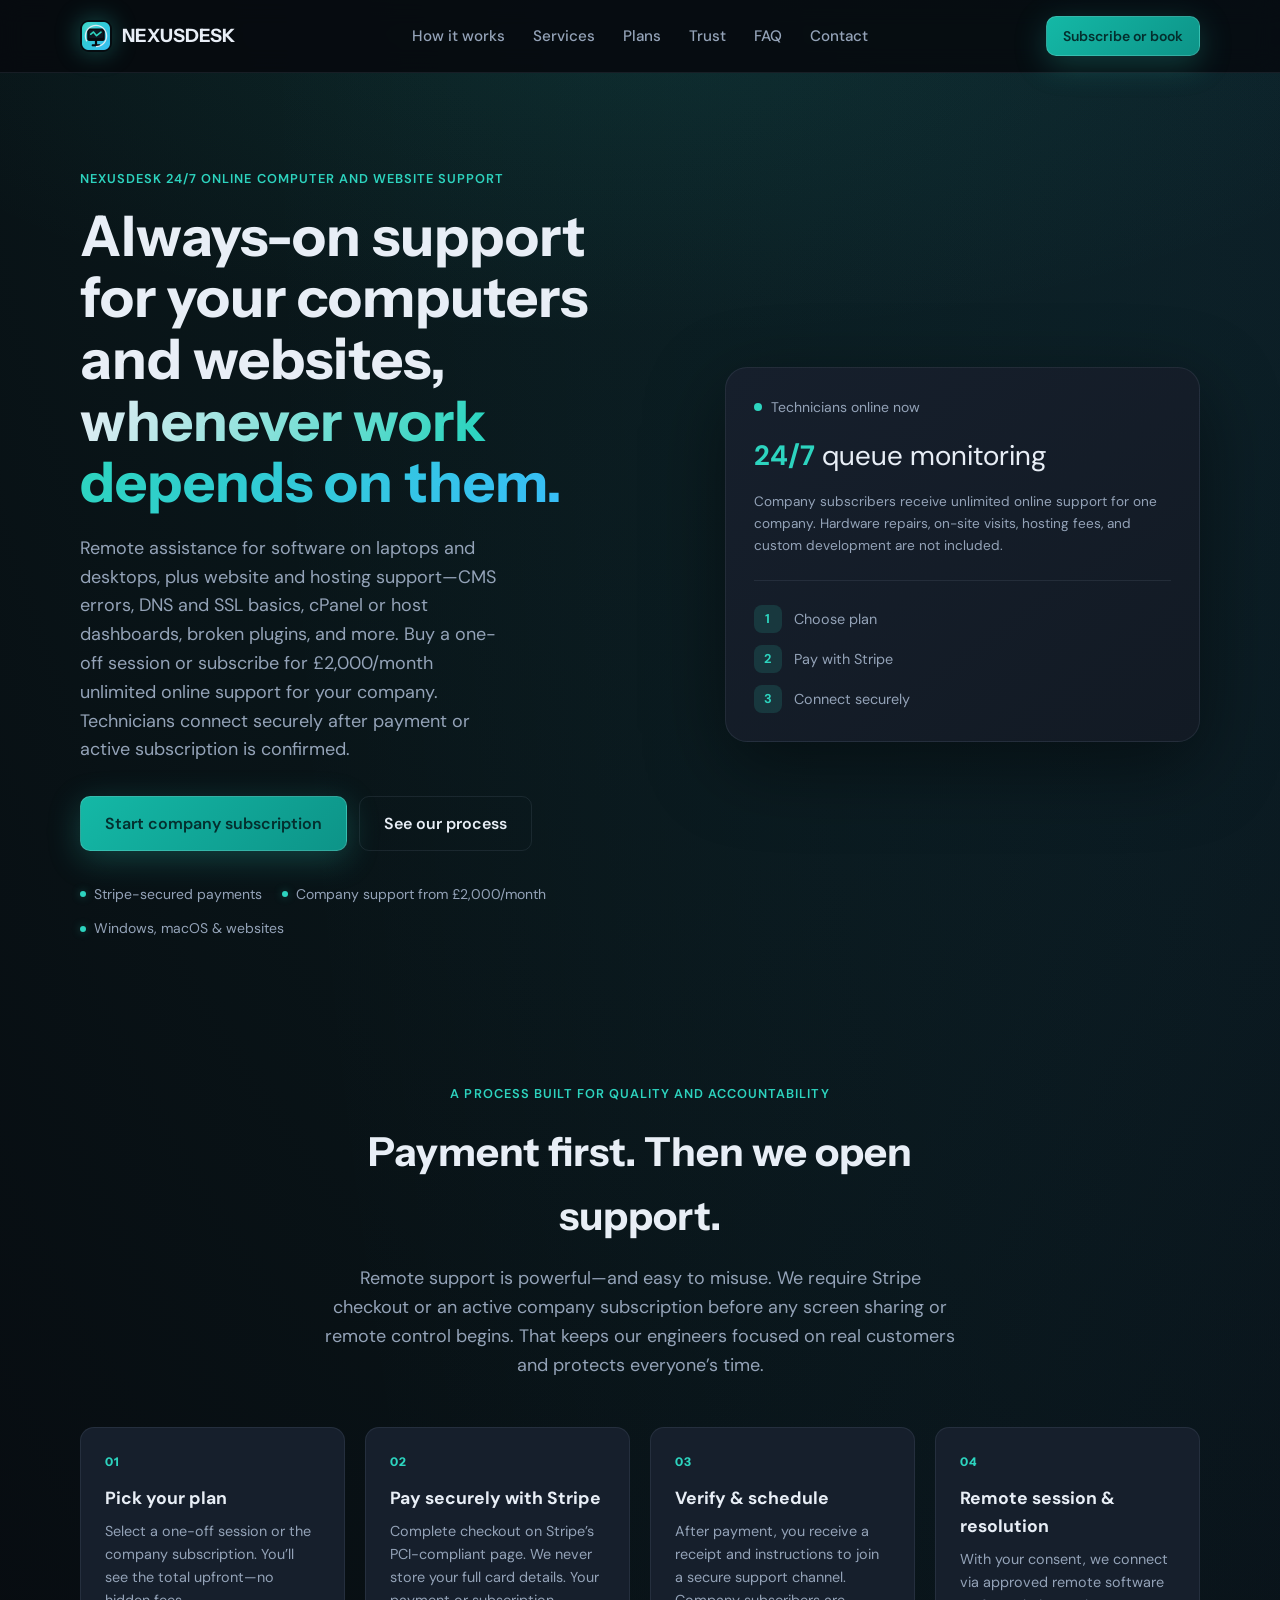
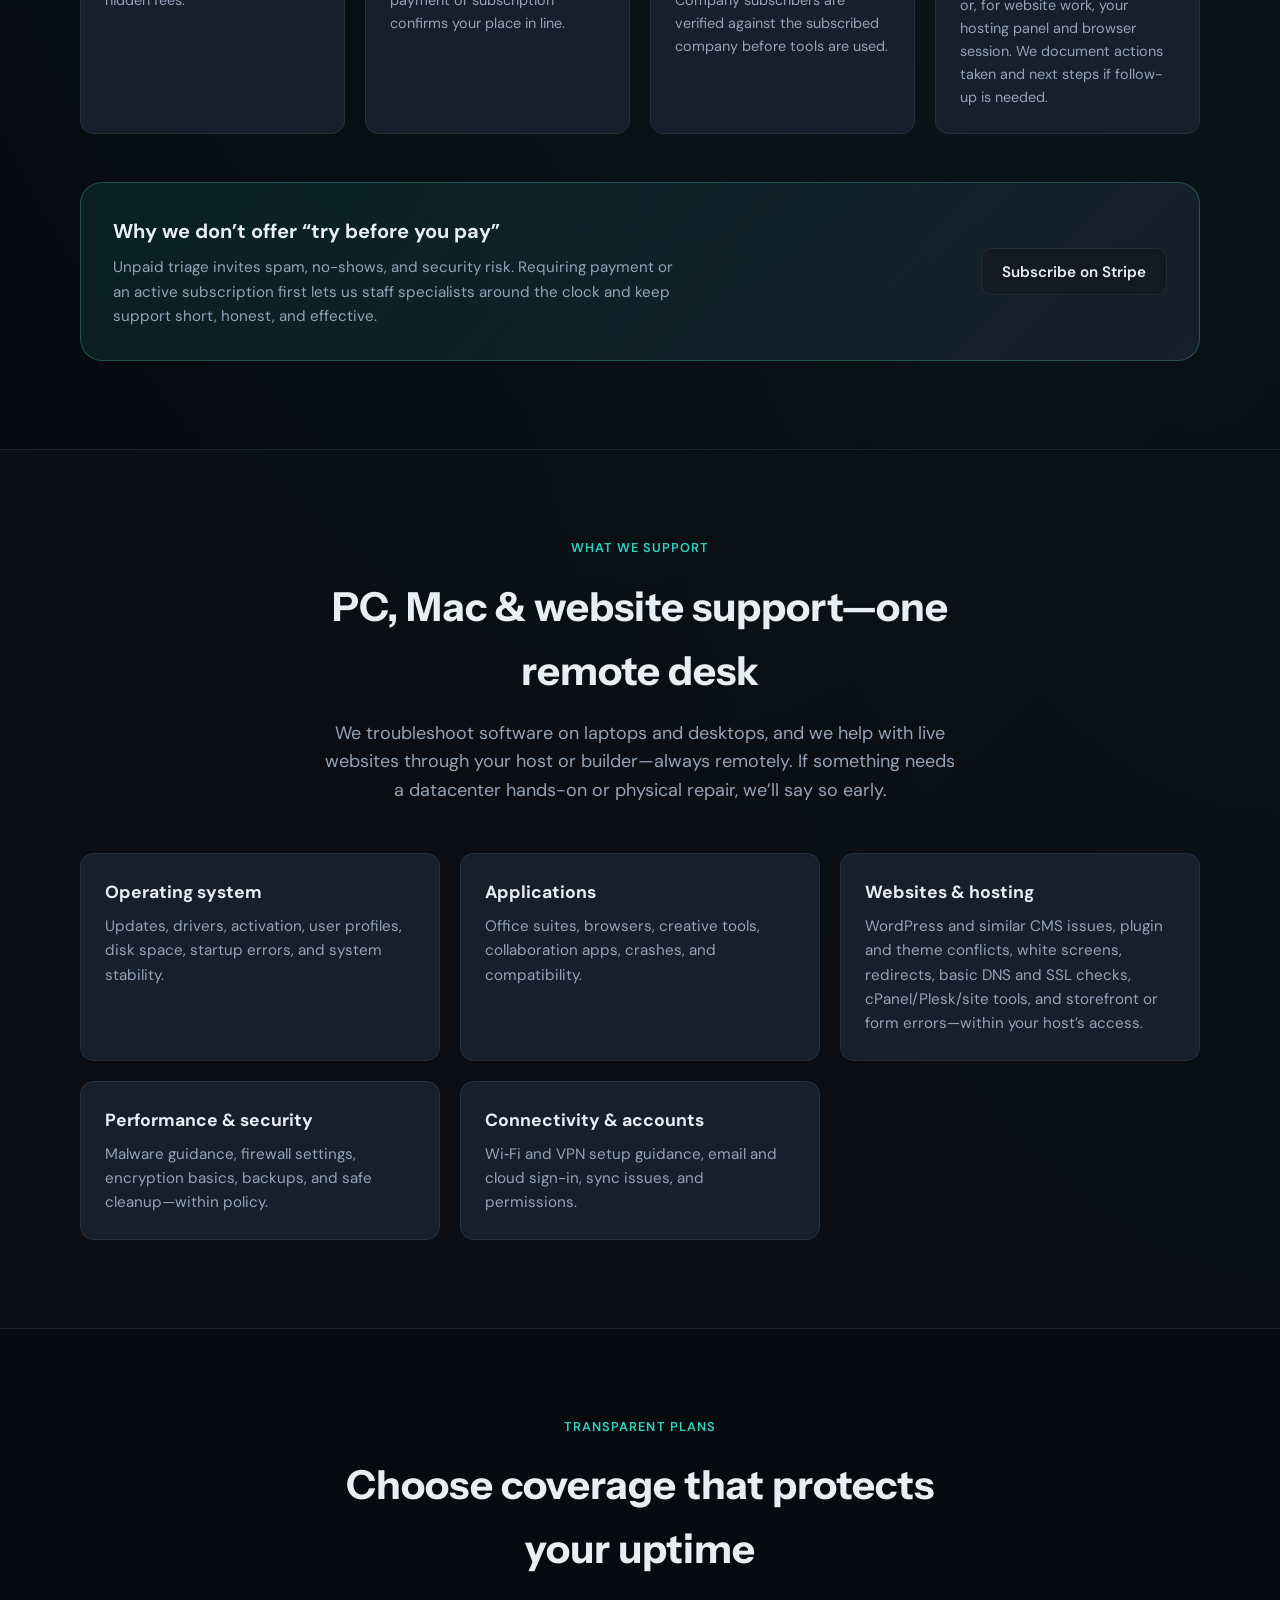
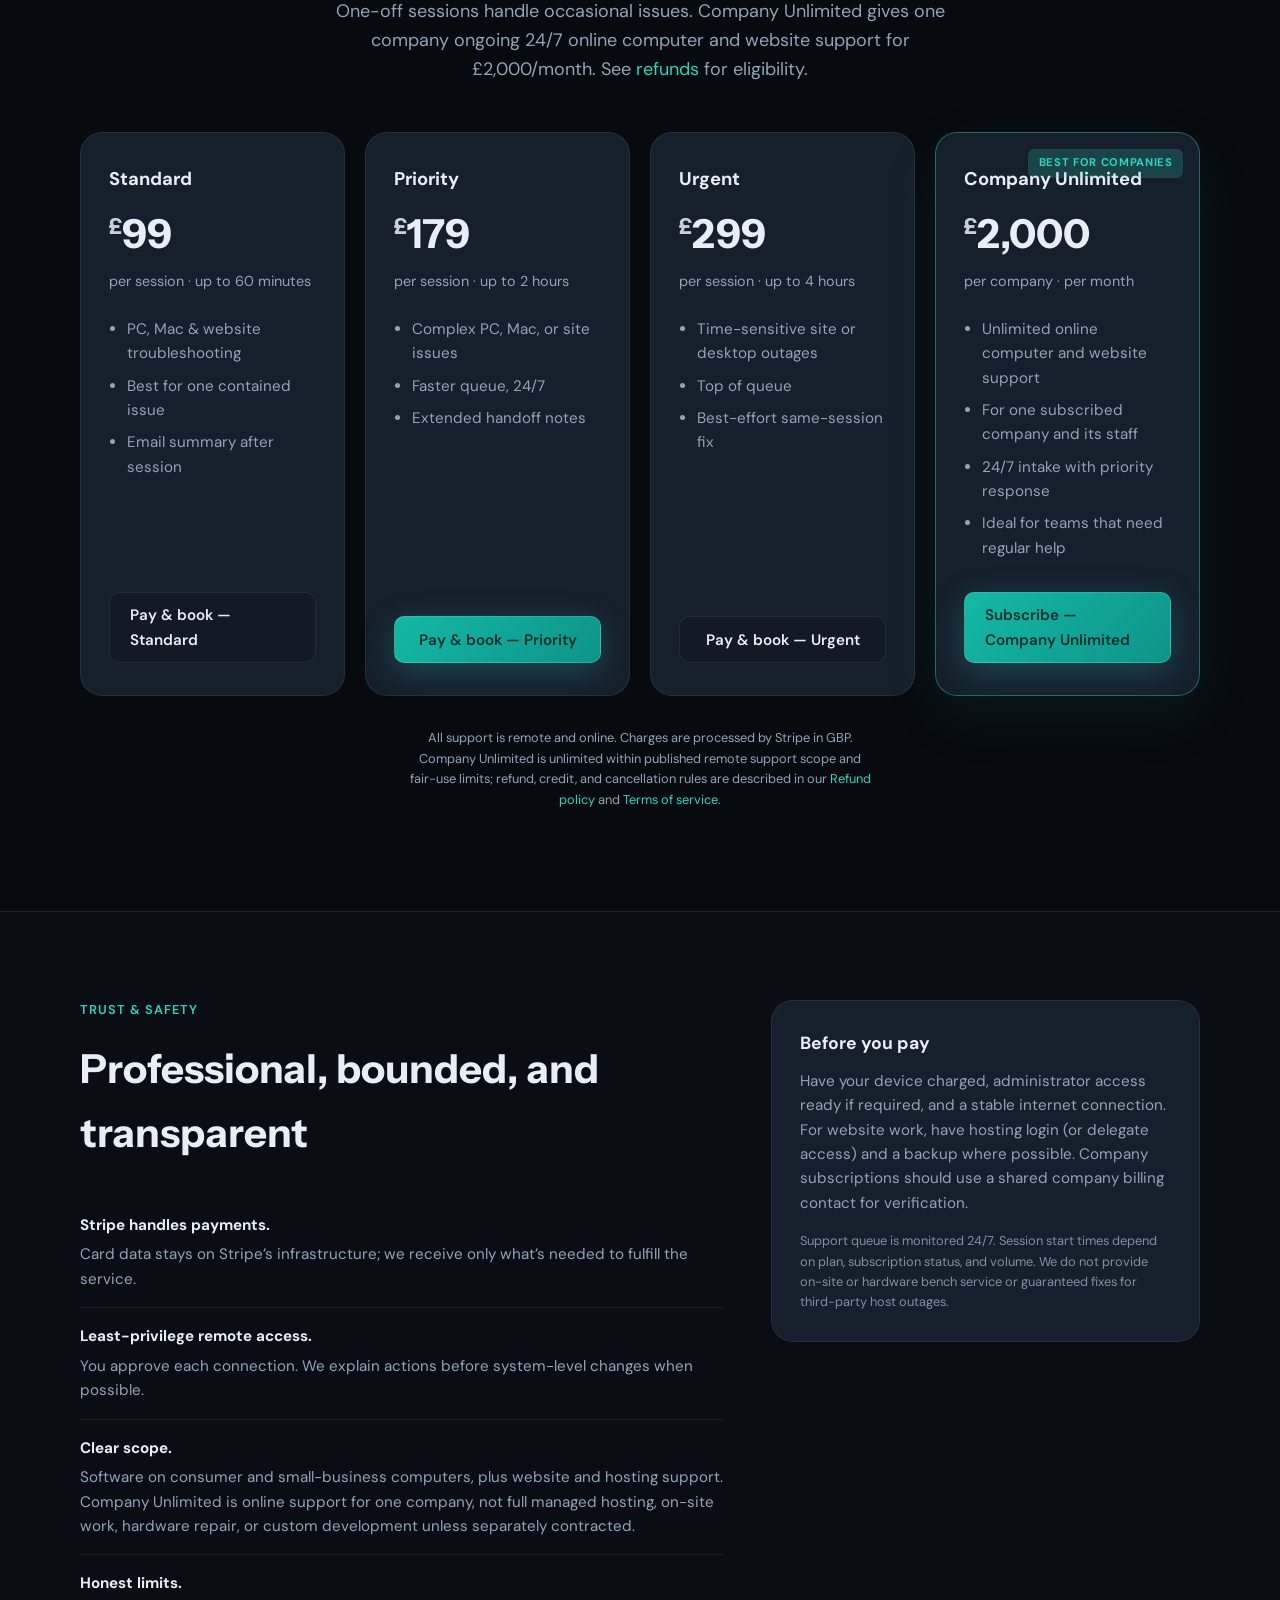
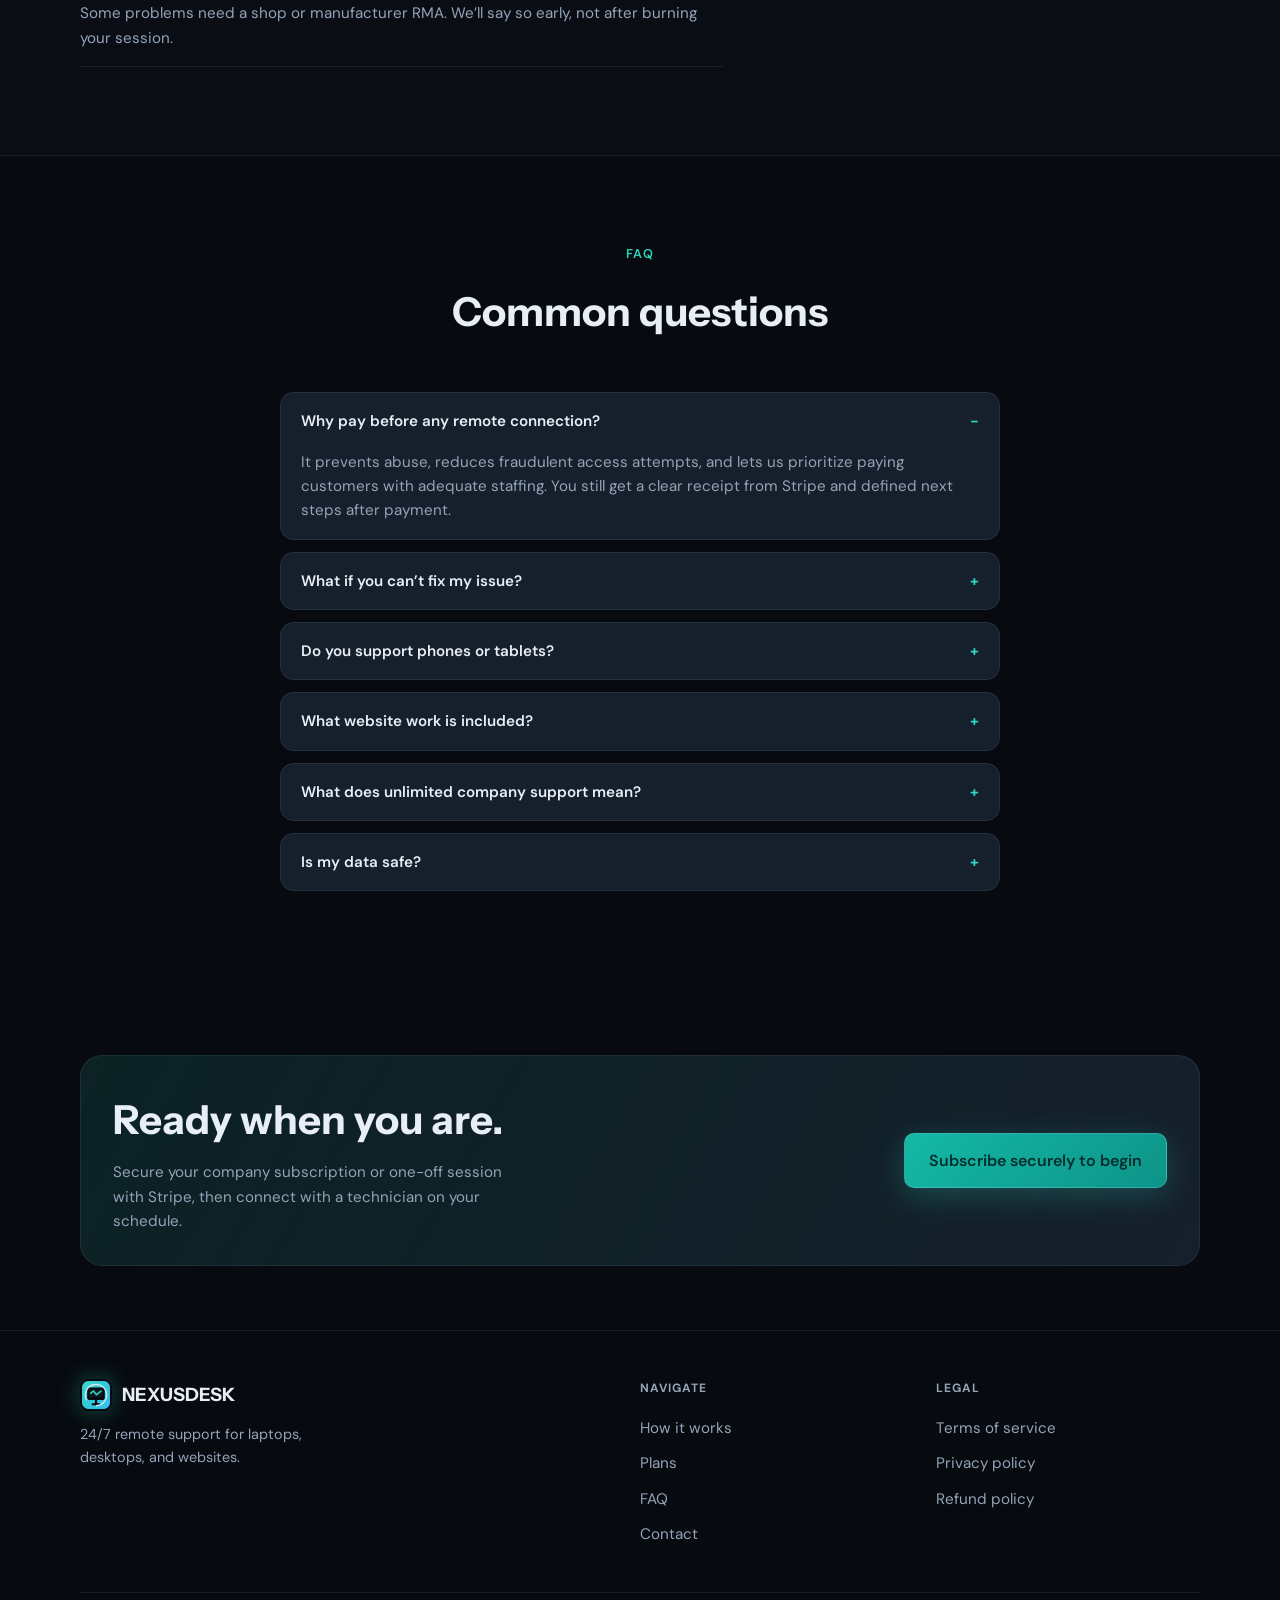
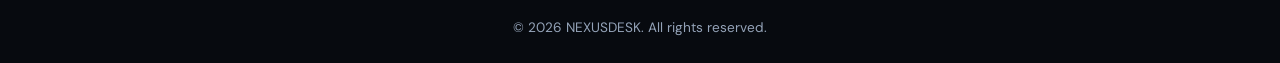
==== commit c6472061: "Update NEXUSDESK pricing and Stripe setup" ====
--- a/index.html
+++ b/index.html
@@ -3,8 +3,14 @@
 <head>
   <meta charset="UTF-8" />
   <meta name="viewport" content="width=device-width, initial-scale=1.0" />
-  <meta name="description" content="24/7 remote IT support for laptops, desktops, and websites—software, hosting panels, and site issues. Secure Stripe checkout before your session begins." />
-  <title>NexusDesk — 24/7 Remote IT Support</title>
+  <meta name="description" content="NEXUSDESK 24/7 Online Computer and Website Support for one-off remote sessions and £2,000/month unlimited company support subscriptions. Secure Stripe checkout before support begins." />
+  <meta property="og:title" content="NEXUSDESK 24/7 Online Computer and Website Support" />
+  <meta property="og:description" content="Remote computer and website support for individuals and companies. One-off sessions and unlimited online company support subscriptions." />
+  <meta property="og:type" content="website" />
+  <meta property="og:image" content="assets/nexusdesk-logo.png" />
+  <link rel="icon" type="image/png" sizes="128x128" href="assets/nexusdesk-icon.png" />
+  <link rel="apple-touch-icon" href="assets/nexusdesk-icon.png" />
+  <title>NEXUSDESK — 24/7 Online Computer and Website Support</title>
   <link rel="preconnect" href="https://fonts.googleapis.com" />
   <link rel="preconnect" href="https://fonts.gstatic.com" crossorigin />
   <link href="https://fonts.googleapis.com/css2?family=DM+Sans:ital,opsz,wght@0,9..40,400;0,9..40,500;0,9..40,600;0,9..40,700;1,9..40,400&family=Instrument+Sans:wght@500;600;700&display=swap" rel="stylesheet" />
@@ -16,8 +22,8 @@
   <header class="site-header">
     <div class="container header-inner">
       <a class="logo" href="index.html">
-        <span class="logo-mark" aria-hidden="true"></span>
-        <span>NexusDesk</span>
+        <img class="logo-mark" src="assets/nexusdesk-icon.png" alt="" aria-hidden="true" />
+        <span>NEXUSDESK</span>
       </a>
       <nav class="nav" aria-label="Primary">
         <a href="#how-it-works">How it works</a>
@@ -27,7 +33,7 @@
         <a href="#faq">FAQ</a>
         <a href="contact.html">Contact</a>
       </nav>
-      <a class="btn btn-primary btn-sm header-cta" data-stripe-cta href="#">Pay &amp; book</a>
+      <a class="btn btn-primary btn-sm header-cta" data-stripe-cta href="#">Subscribe or book</a>
       <button type="button" class="nav-toggle" aria-expanded="false" aria-controls="mobile-nav" aria-label="Open menu">
         <span></span><span></span><span></span>
       </button>
@@ -39,7 +45,7 @@
       <a href="#trust">Trust</a>
       <a href="#faq">FAQ</a>
       <a href="contact.html">Contact</a>
-      <a class="btn btn-primary" data-stripe-cta href="#">Pay &amp; book</a>
+      <a class="btn btn-primary" data-stripe-cta href="#">Subscribe or book</a>
     </div>
   </header>
 
@@ -48,18 +54,18 @@
       <div class="hero-glow" aria-hidden="true"></div>
       <div class="container hero-grid">
         <div class="hero-copy">
-          <p class="eyebrow">Remote IT support · Laptops, desktops &amp; websites</p>
-          <h1>Expert help for your PCs and sites, <span class="text-gradient">whenever you need it.</span></h1>
+          <p class="eyebrow">NEXUSDESK 24/7 Online Computer and Website Support</p>
+          <h1>Always-on support for your computers and websites, <span class="text-gradient">whenever work depends on them.</span></h1>
           <p class="lead">
-            24/7 remote assistance for software on laptops and desktops, plus website and hosting support—CMS errors, DNS and SSL basics, cPanel or host dashboards, broken plugins, and more. Technicians connect securely after your session is paid and confirmed.
+            Remote assistance for software on laptops and desktops, plus website and hosting support—CMS errors, DNS and SSL basics, cPanel or host dashboards, broken plugins, and more. Buy a one-off session or subscribe for £2,000/month unlimited online support for your company. Technicians connect securely after payment or active subscription is confirmed.
           </p>
           <div class="hero-actions">
-            <a class="btn btn-primary btn-lg" data-stripe-cta href="#">Start with secure checkout</a>
+            <a class="btn btn-primary btn-lg" data-plan="company" data-stripe-cta href="#">Start company subscription</a>
             <a class="btn btn-ghost btn-lg" href="#how-it-works">See our process</a>
           </div>
           <ul class="hero-badges" role="list">
             <li>Stripe-secured payments</li>
-            <li>No remote access until paid</li>
+            <li>Company support from £2,000/month</li>
             <li>Windows, macOS &amp; websites</li>
           </ul>
         </div>
@@ -71,7 +77,7 @@
               <span>Technicians online now</span>
             </div>
             <p class="hero-card-stat"><strong>24/7</strong> queue monitoring</p>
-            <p class="hero-card-note">Average first response varies by plan. Hardware repairs and on-site visits are not included.</p>
+            <p class="hero-card-note">Company subscribers receive unlimited online support for one company. Hardware repairs, on-site visits, hosting fees, and custom development are not included.</p>
             <div class="mini-steps">
               <div><span>1</span> Choose plan</div>
               <div><span>2</span> Pay with Stripe</div>
@@ -86,26 +92,26 @@
       <div class="container">
         <header class="section-head">
           <p class="eyebrow">A process built for quality and accountability</p>
-          <h2>Payment first. Then we open the session.</h2>
+          <h2>Payment first. Then we open support.</h2>
           <p class="section-lead">
-            Remote support is powerful—and easy to misuse. We require Stripe checkout before any screen sharing or remote control begins. That keeps our engineers focused on real customers and protects everyone’s time.
+            Remote support is powerful—and easy to misuse. We require Stripe checkout or an active company subscription before any screen sharing or remote control begins. That keeps our engineers focused on real customers and protects everyone’s time.
           </p>
         </header>
         <ol class="process">
           <li class="process-step">
             <span class="step-num">01</span>
             <h3>Pick your plan</h3>
-            <p>Select the session length and priority that match your issue. You’ll see the total upfront—no hidden fees.</p>
+            <p>Select a one-off session or the company subscription. You’ll see the total upfront—no hidden fees.</p>
           </li>
           <li class="process-step">
             <span class="step-num">02</span>
             <h3>Pay securely with Stripe</h3>
-            <p>Complete checkout on Stripe’s PCI-compliant page. We never store your full card details. Your payment confirms your place in line.</p>
+            <p>Complete checkout on Stripe’s PCI-compliant page. We never store your full card details. Your payment or subscription confirms your place in line.</p>
           </li>
           <li class="process-step">
             <span class="step-num">03</span>
             <h3>Verify &amp; schedule</h3>
-            <p>After payment, you receive a receipt and instructions to join a secure support channel. Identity and issue details are confirmed before tools are used.</p>
+            <p>After payment, you receive a receipt and instructions to join a secure support channel. Company subscribers are verified against the subscribed company before tools are used.</p>
           </li>
           <li class="process-step">
             <span class="step-num">04</span>
@@ -117,10 +123,10 @@
           <div>
             <h3>Why we don’t offer “try before you pay”</h3>
             <p>
-              Unpaid triage invites spam, no-shows, and security risk. Requiring payment first lets us staff real specialists around the clock and keep sessions short, honest, and effective—for you and for our team.
+              Unpaid triage invites spam, no-shows, and security risk. Requiring payment or an active subscription first lets us staff specialists around the clock and keep support short, honest, and effective.
             </p>
           </div>
-          <a class="btn btn-secondary" data-stripe-cta href="#">Proceed to Stripe checkout</a>
+          <a class="btn btn-secondary" data-plan="company" data-stripe-cta href="#">Subscribe on Stripe</a>
         </div>
       </div>
     </section>
@@ -161,26 +167,25 @@
       <div class="container">
         <header class="section-head">
           <p class="eyebrow">Transparent plans</p>
-          <h2>Choose coverage that fits the issue</h2>
-          <p class="section-lead">Every plan includes the same pay-first workflow: checkout on Stripe, then your remote session. See <a href="refunds.html">refunds</a> for eligibility.</p>
+          <h2>Choose coverage that protects your uptime</h2>
+          <p class="section-lead">One-off sessions handle occasional issues. Company Unlimited gives one company ongoing 24/7 online computer and website support for £2,000/month. See <a href="refunds.html">refunds</a> for eligibility.</p>
         </header>
         <div class="grid pricing">
           <article class="price-card">
             <h3>Standard</h3>
-            <p class="price"><span class="currency">$</span>49</p>
-            <p class="price-meta">per session · up to 45 minutes</p>
+            <p class="price"><span class="currency">£</span>99</p>
+            <p class="price-meta">per session · up to 60 minutes</p>
             <ul>
               <li>PC, Mac &amp; website troubleshooting</li>
-              <li>Queue: business hours priority</li>
+              <li>Best for one contained issue</li>
               <li>Email summary after session</li>
             </ul>
             <a class="btn btn-secondary btn-block" data-plan="standard" data-stripe-cta href="#">Pay &amp; book — Standard</a>
           </article>
-          <article class="price-card featured">
-            <span class="ribbon">Most chosen</span>
+          <article class="price-card">
             <h3>Priority</h3>
-            <p class="price"><span class="currency">$</span>89</p>
-            <p class="price-meta">per session · up to 90 minutes</p>
+            <p class="price"><span class="currency">£</span>179</p>
+            <p class="price-meta">per session · up to 2 hours</p>
             <ul>
               <li>Complex PC, Mac, or site issues</li>
               <li>Faster queue, 24/7</li>
@@ -190,8 +195,8 @@
           </article>
           <article class="price-card">
             <h3>Urgent</h3>
-            <p class="price"><span class="currency">$</span>149</p>
-            <p class="price-meta">per session · up to 2 hours</p>
+            <p class="price"><span class="currency">£</span>299</p>
+            <p class="price-meta">per session · up to 4 hours</p>
             <ul>
               <li>Time-sensitive site or desktop outages</li>
               <li>Top of queue</li>
@@ -199,8 +204,21 @@
             </ul>
             <a class="btn btn-secondary btn-block" data-plan="urgent" data-stripe-cta href="#">Pay &amp; book — Urgent</a>
           </article>
-        </div>
-        <p class="fine-print center">All sessions are remote. Charges are processed by Stripe. Refund and credit rules are described in our <a href="refunds.html">Refund policy</a> and <a href="terms.html">Terms of service</a>.</p>
+          <article class="price-card featured">
+            <span class="ribbon">Best for companies</span>
+            <h3>Company Unlimited</h3>
+            <p class="price"><span class="currency">£</span>2,000</p>
+            <p class="price-meta">per company · per month</p>
+            <ul>
+              <li>Unlimited online computer and website support</li>
+              <li>For one subscribed company and its staff</li>
+              <li>24/7 intake with priority response</li>
+              <li>Ideal for teams that need regular help</li>
+            </ul>
+            <a class="btn btn-primary btn-block" data-plan="company" data-stripe-cta href="#">Subscribe — Company Unlimited</a>
+          </article>
+        </div>
+        <p class="fine-print center">All support is remote and online. Charges are processed by Stripe in GBP. Company Unlimited is unlimited within published remote support scope and fair-use limits; refund, credit, and cancellation rules are described in our <a href="refunds.html">Refund policy</a> and <a href="terms.html">Terms of service</a>.</p>
       </div>
     </section>
 
@@ -219,7 +237,7 @@
               <strong>Least-privilege remote access.</strong> You approve each connection. We explain actions before system-level changes when possible.
             </li>
             <li>
-              <strong>Clear scope.</strong> Software on consumer and small-business computers, plus website and hosting support at the same tier—not full managed hosting or custom development unless separately contracted.
+              <strong>Clear scope.</strong> Software on consumer and small-business computers, plus website and hosting support. Company Unlimited is online support for one company, not full managed hosting, on-site work, hardware repair, or custom development unless separately contracted.
             </li>
             <li>
               <strong>Honest limits.</strong> Some problems need a shop or manufacturer RMA. We’ll say so early, not after burning your session.
@@ -228,8 +246,8 @@
         </div>
         <aside class="trust-panel">
           <h3>Before you pay</h3>
-          <p>Have your device charged, administrator access ready if required, and a stable internet connection. For website work, have hosting login (or delegate access) and a backup where possible. You’ll install or allow only the remote tool we specify—never unsolicited downloads.</p>
-          <p class="trust-panel-foot">Support queue is monitored 24/7. Session start times depend on plan and volume. We do not provide on-site or hardware bench service or guaranteed fixes for third-party host outages.</p>
+          <p>Have your device charged, administrator access ready if required, and a stable internet connection. For website work, have hosting login (or delegate access) and a backup where possible. Company subscriptions should use a shared company billing contact for verification.</p>
+          <p class="trust-panel-foot">Support queue is monitored 24/7. Session start times depend on plan, subscription status, and volume. We do not provide on-site or hardware bench service or guaranteed fixes for third-party host outages.</p>
         </aside>
       </div>
     </section>
@@ -258,6 +276,10 @@
             <p>We help with configuration, CMS and plugin issues, DNS and SSL basics, performance triage, and hosting dashboards you already control. We do not guarantee recovery from major host outages, build new sites from scratch in a single session, or take over enterprise-scale infrastructure unless separately agreed.</p>
           </details>
           <details>
+            <summary>What does unlimited company support mean?</summary>
+            <p>Company Unlimited covers unlimited online support requests for one subscribed company and its staff while the subscription is active. It covers normal troubleshooting and configuration within our remote scope, not custom builds, new website projects, on-site work, hardware repair, managed hosting, or abusive/high-volume automation.</p>
+          </details>
+          <details>
             <summary>Is my data safe?</summary>
             <p>We use reputable remote tools and recommend you close sensitive documents before sharing your screen. We do not request passwords by email and we discourage sharing them in chat—use secure methods your technician provides.</p>
           </details>
@@ -269,9 +291,9 @@
       <div class="container cta-final-inner">
         <div>
           <h2>Ready when you are.</h2>
-          <p>Secure your session with Stripe, then connect with a technician on your schedule.</p>
-        </div>
-        <a class="btn btn-primary btn-lg" data-stripe-cta href="#">Pay securely to begin</a>
+          <p>Secure your company subscription or one-off session with Stripe, then connect with a technician on your schedule.</p>
+        </div>
+        <a class="btn btn-primary btn-lg" data-plan="company" data-stripe-cta href="#">Subscribe securely to begin</a>
       </div>
     </section>
   </main>
@@ -280,8 +302,8 @@
     <div class="container footer-grid">
       <div>
         <a class="logo logo-footer" href="index.html">
-          <span class="logo-mark" aria-hidden="true"></span>
-          <span>NexusDesk</span>
+          <img class="logo-mark" src="assets/nexusdesk-icon.png" alt="" aria-hidden="true" />
+          <span>NEXUSDESK</span>
         </a>
         <p class="footer-tag">24/7 remote support for laptops, desktops, and websites.</p>
       </div>
@@ -304,7 +326,7 @@
       </div>
     </div>
     <div class="container footer-bottom">
-      <p>© <span id="year"></span> NexusDesk. All rights reserved.</p>
+      <p>© <span id="year"></span> NEXUSDESK. All rights reserved.</p>
     </div>
   </footer>
 
--- a/styles.css
+++ b/styles.css
@@ -146,8 +146,9 @@
   width: 32px;
   height: 32px;
   border-radius: 9px;
-  background: linear-gradient(135deg, var(--accent), var(--blue));
   box-shadow: 0 0 24px var(--accent-glow);
+  object-fit: contain;
+  flex: 0 0 auto;
 }
 
 .nav {
@@ -358,7 +359,7 @@
   font-size: var(--step-4);
   font-weight: 700;
   line-height: 1.1;
-  letter-spacing: -0.02em;
+  letter-spacing: 0;
   margin: 0 0 1.25rem;
 }
 
@@ -522,7 +523,7 @@
   font-family: var(--font-display);
   font-size: var(--step-3);
   font-weight: 700;
-  letter-spacing: -0.02em;
+  letter-spacing: 0;
   margin: 0 0 1rem;
 }
 
@@ -658,7 +659,13 @@
 
 @media (min-width: 900px) {
   .grid.pricing {
-    grid-template-columns: repeat(3, 1fr);
+    grid-template-columns: repeat(2, 1fr);
+  }
+}
+
+@media (min-width: 1180px) {
+  .grid.pricing {
+    grid-template-columns: repeat(4, 1fr);
   }
 }
 
@@ -701,7 +708,7 @@
   font-size: var(--step-3);
   font-weight: 700;
   margin: 0;
-  letter-spacing: -0.02em;
+  letter-spacing: 0;
 }
 
 .currency {
@@ -981,7 +988,7 @@
   font-family: var(--font-display);
   font-size: var(--step-3);
   font-weight: 700;
-  letter-spacing: -0.02em;
+  letter-spacing: 0;
   margin: 0 0 0.5rem;
   line-height: 1.15;
 }
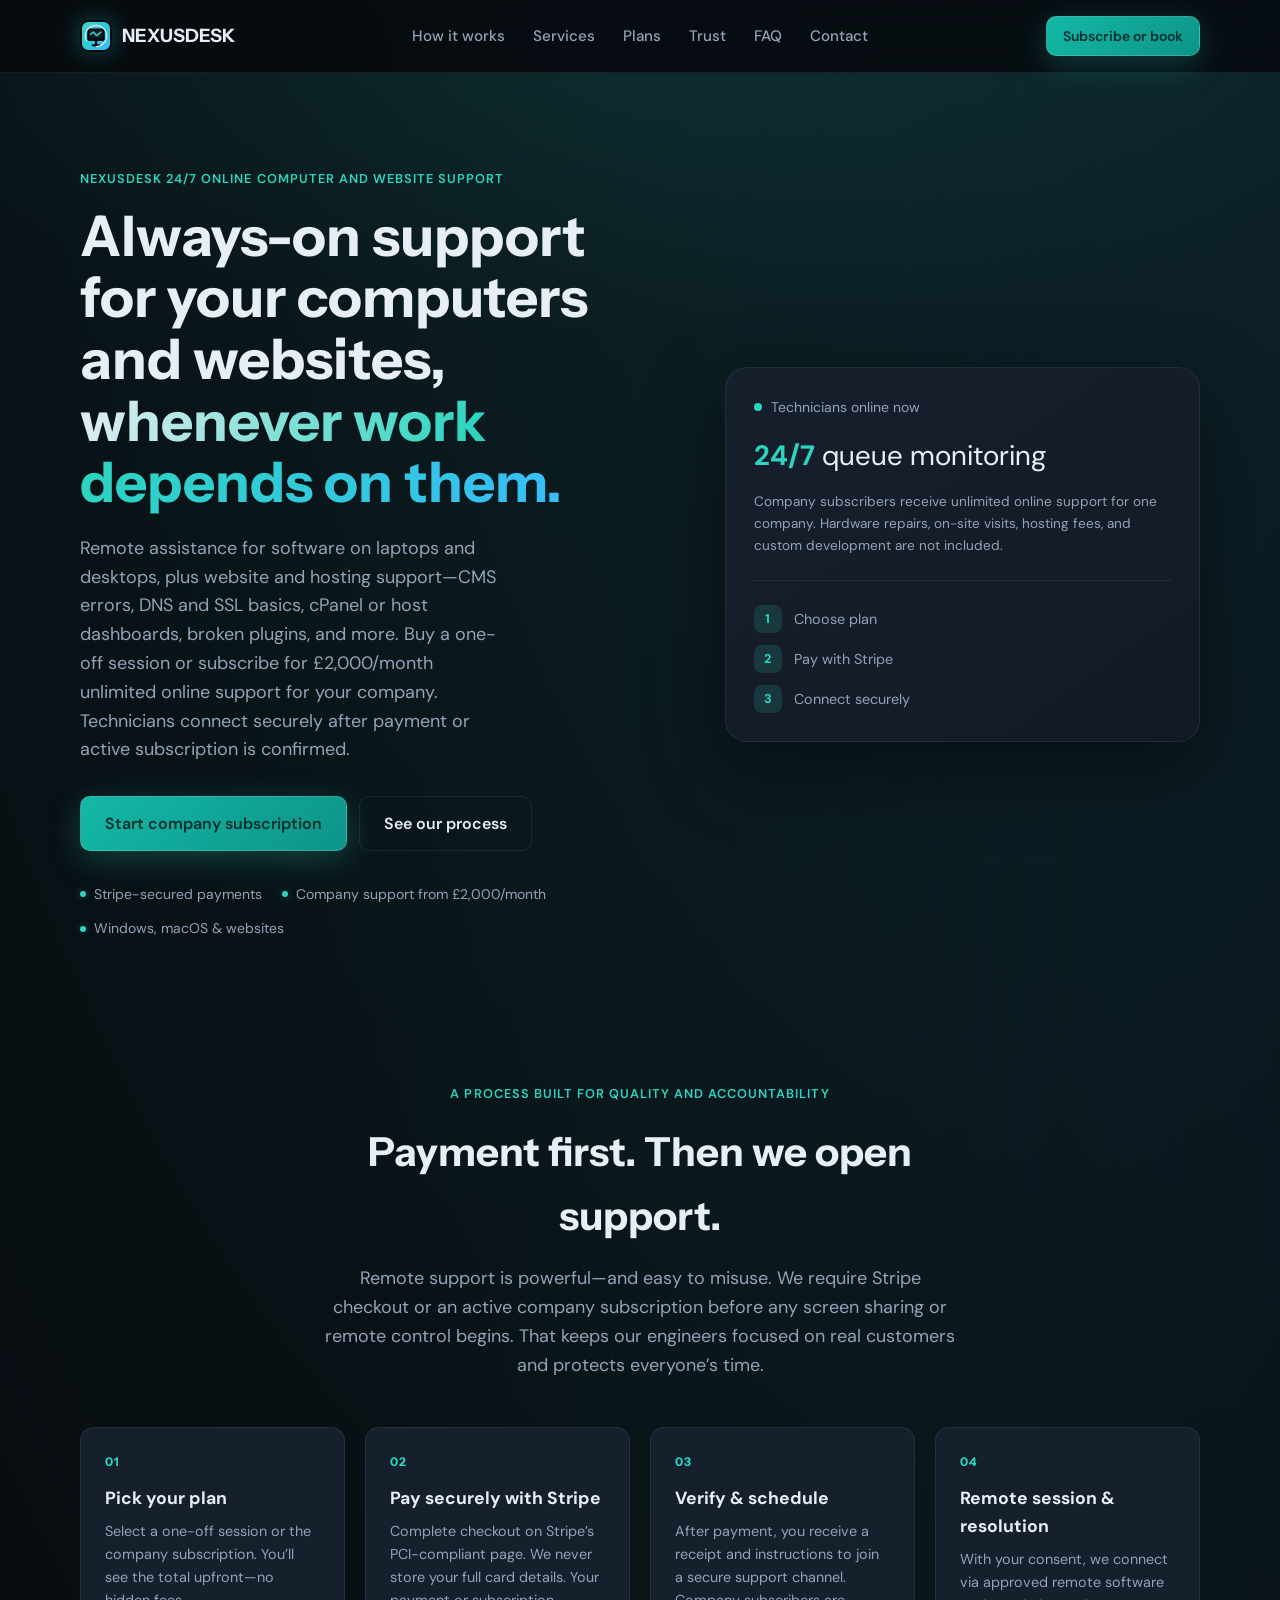
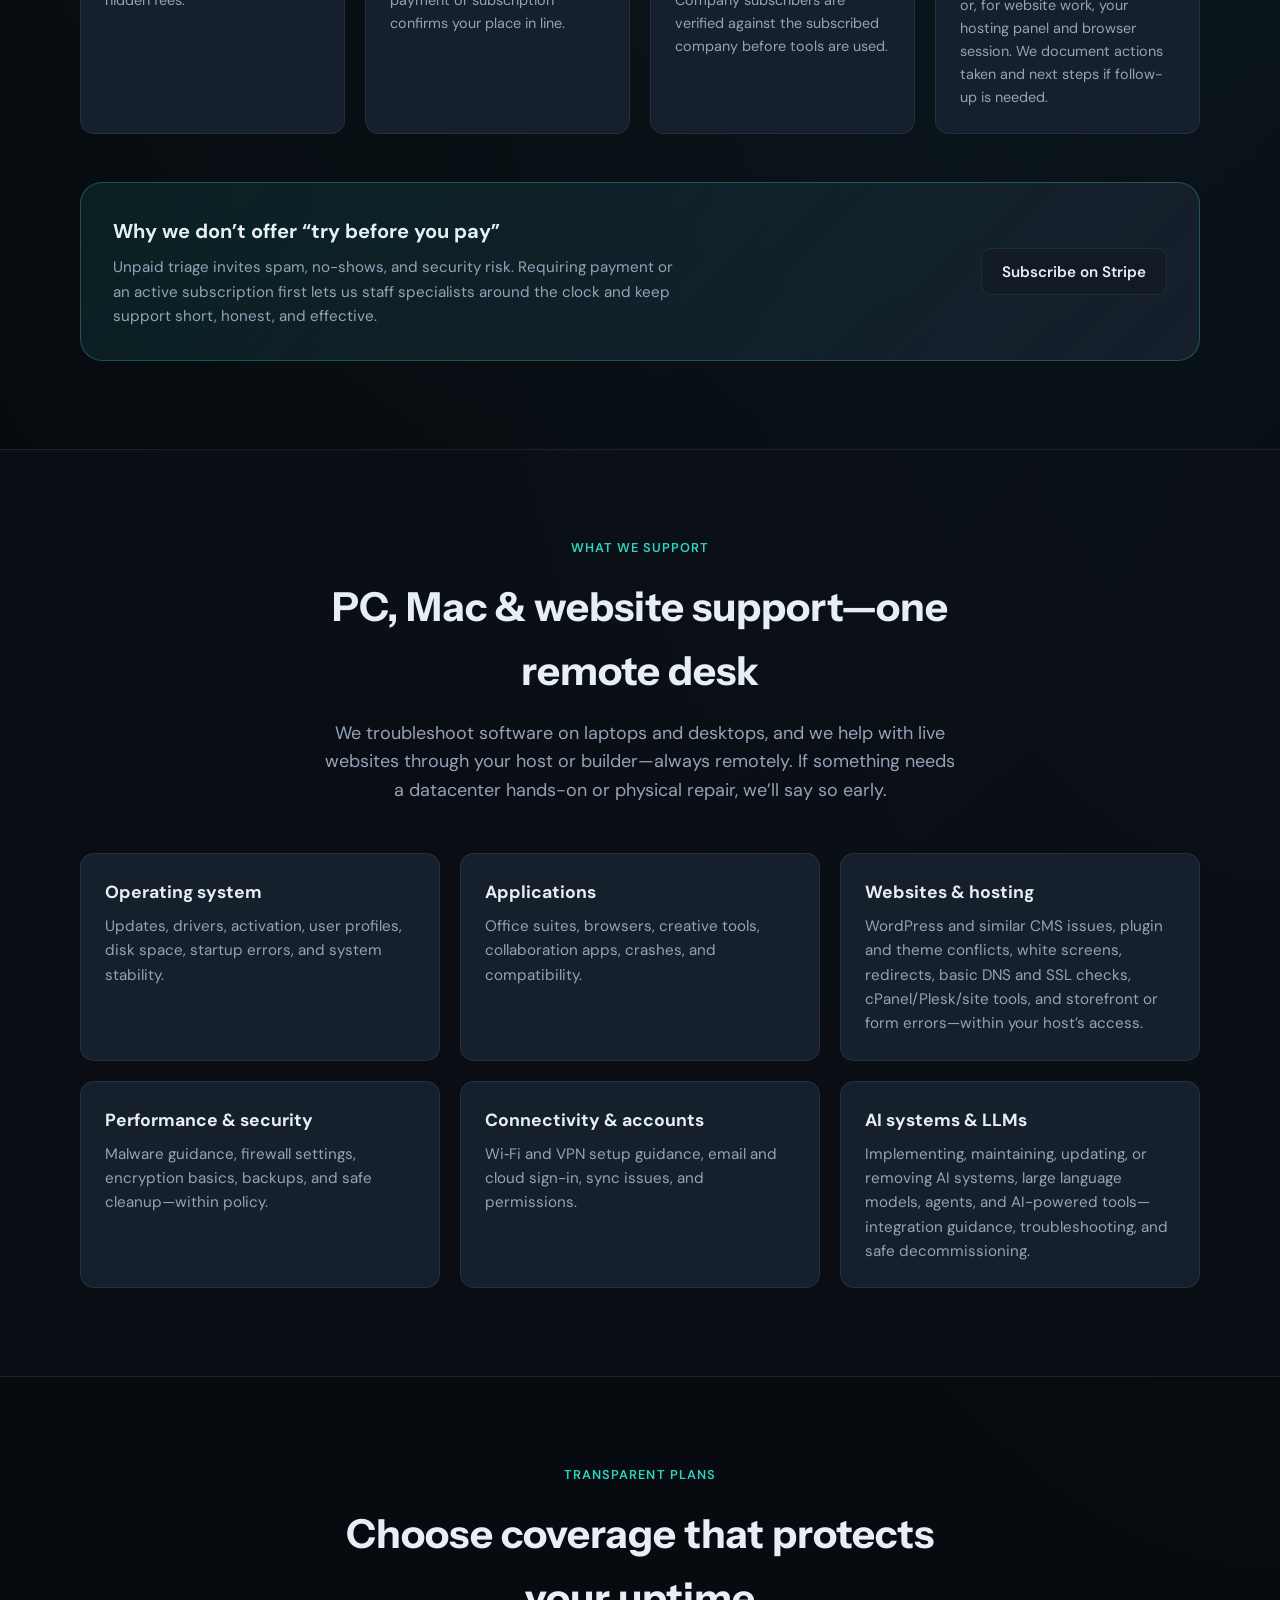
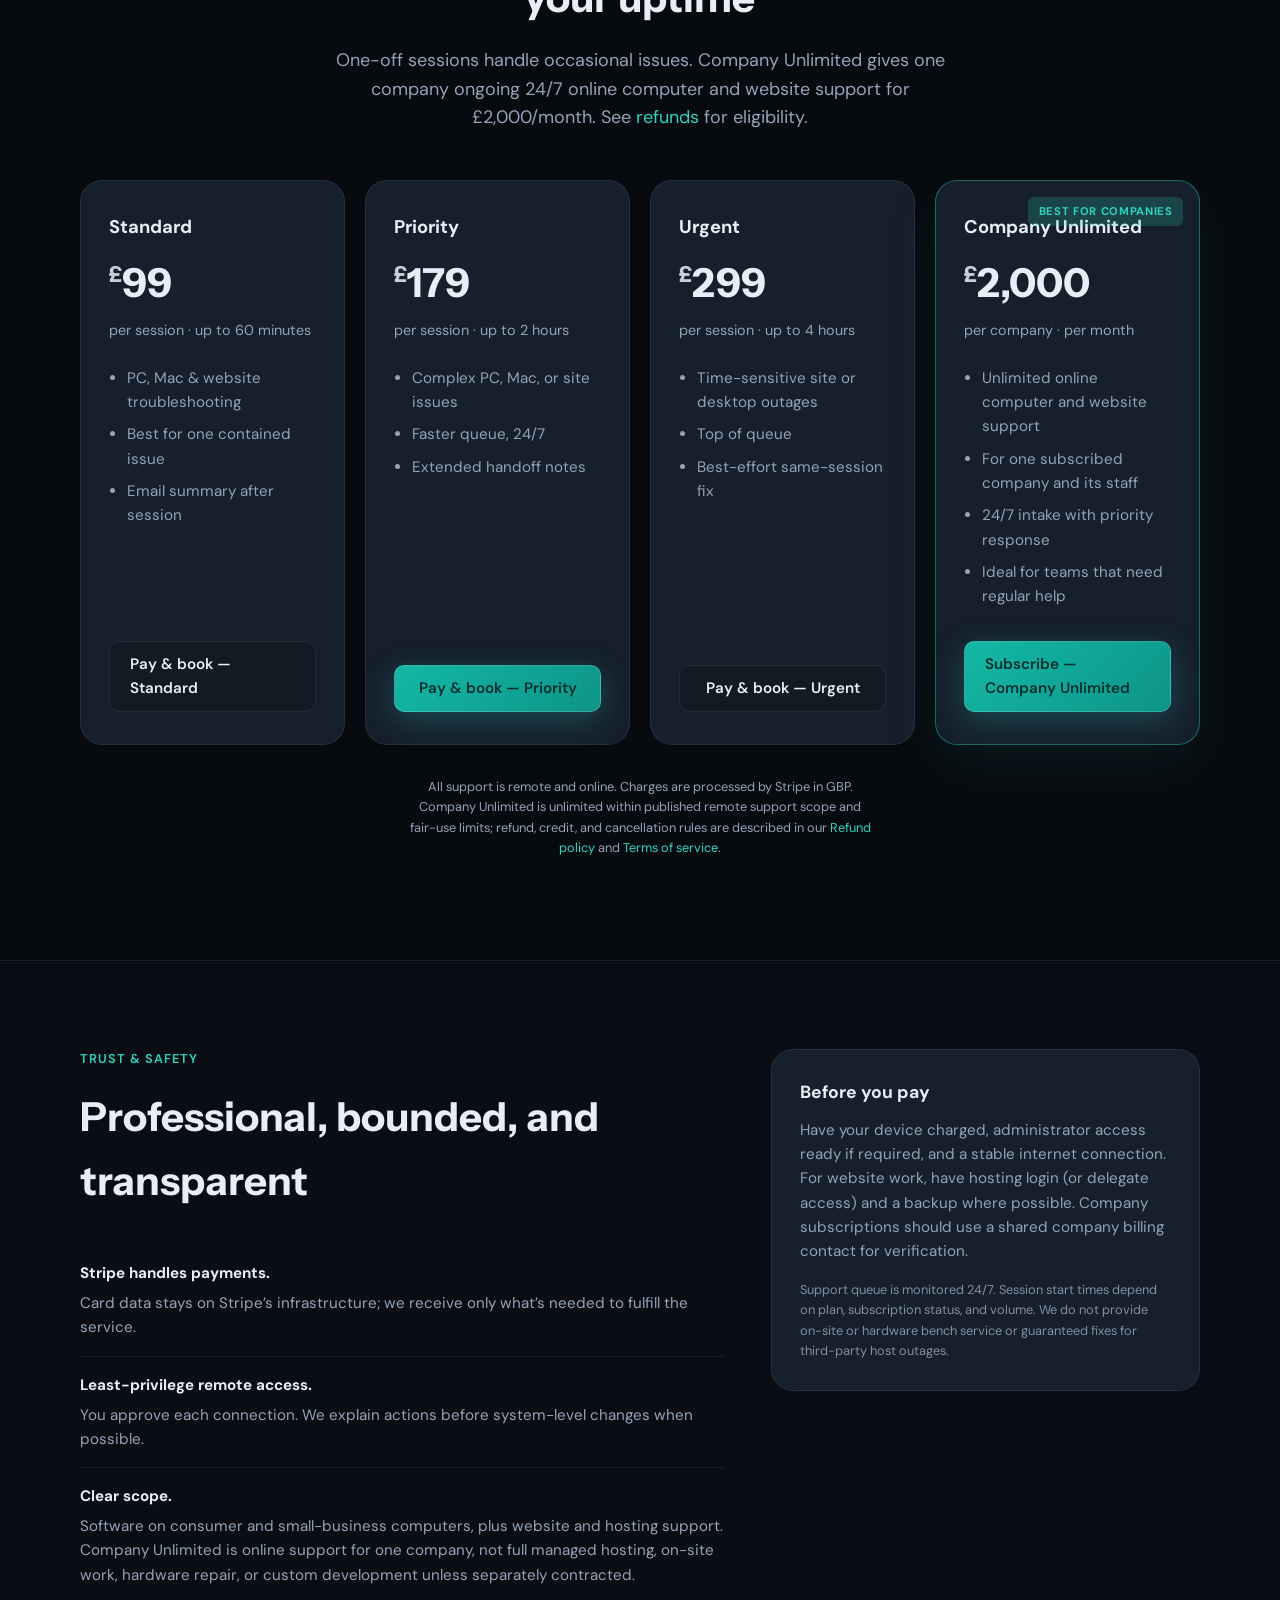
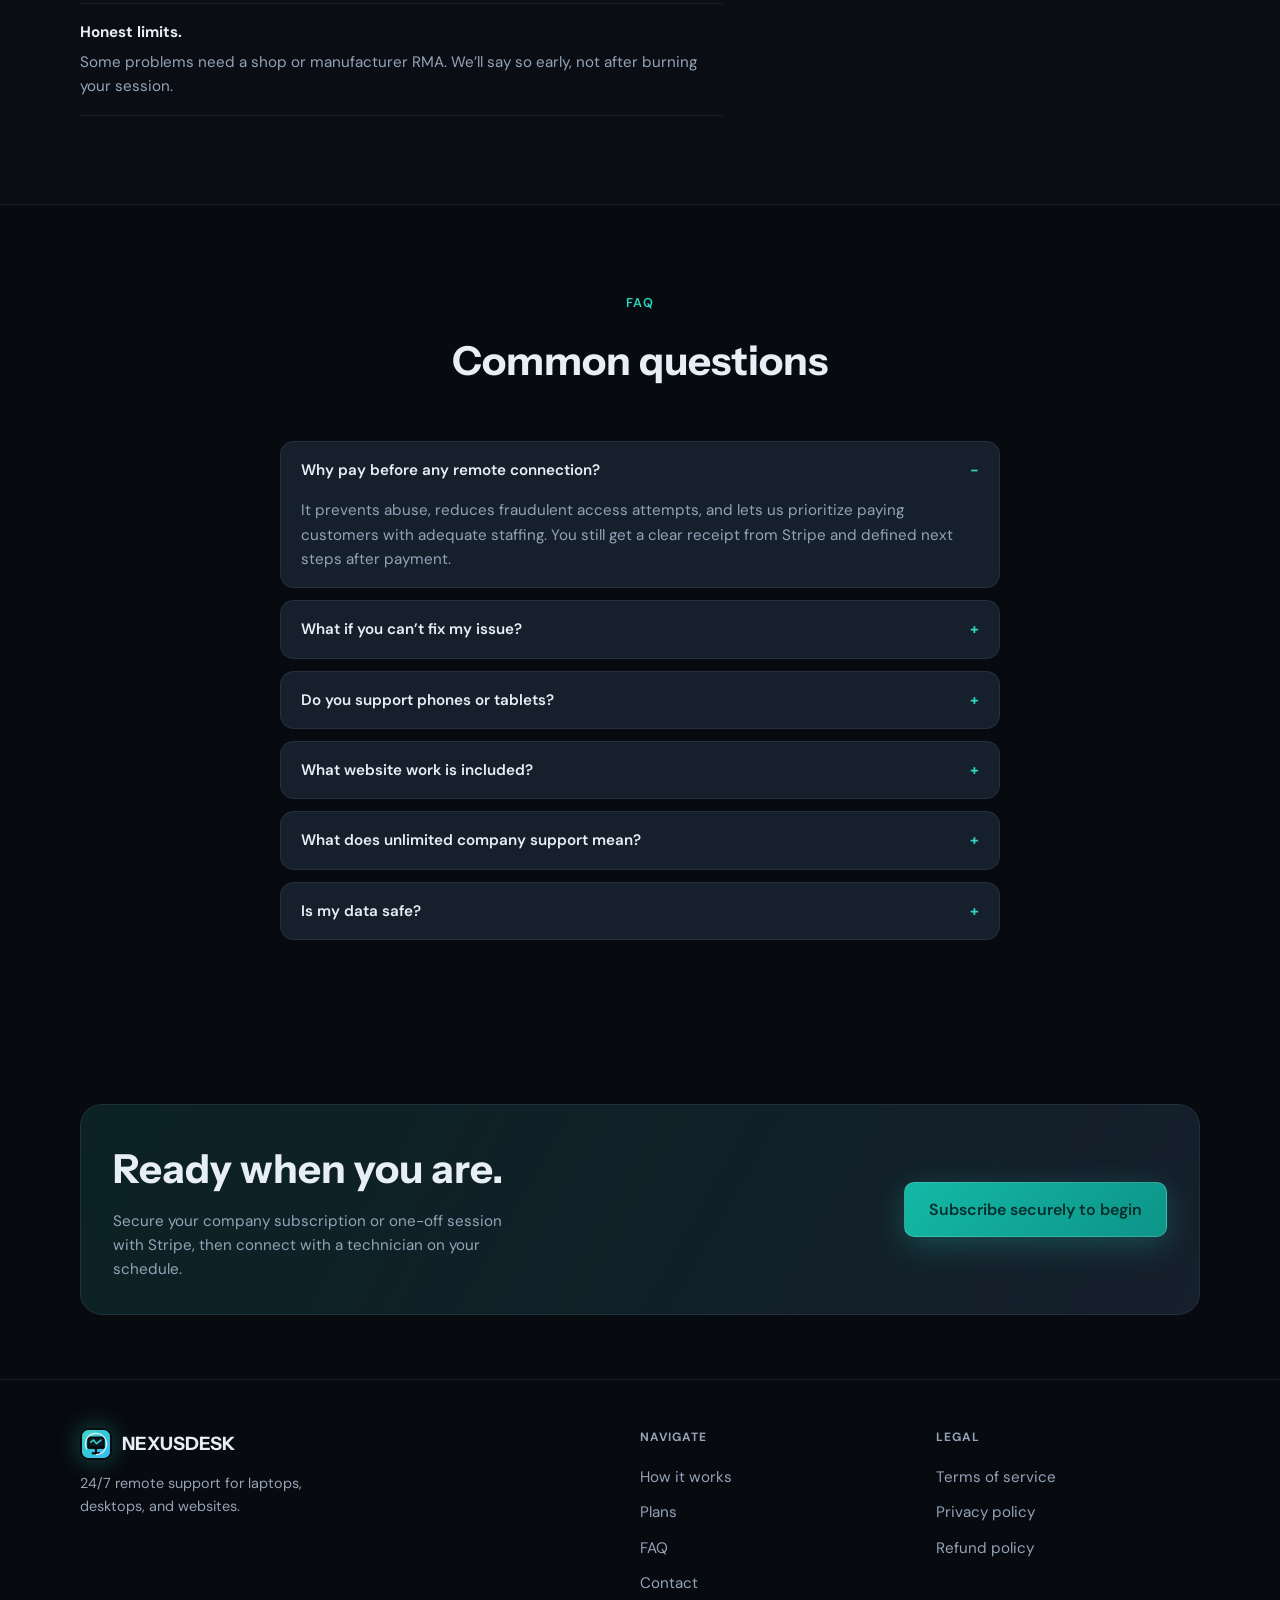
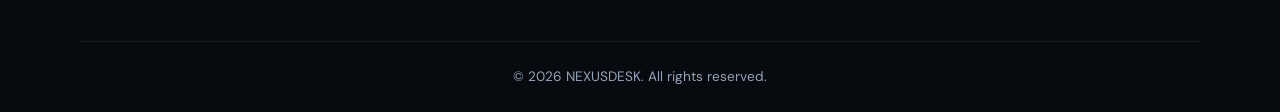
==== commit bbf41d18: "Update pricing links, add AI/LLM services, configure .gitignore" ====
--- a/index.html
+++ b/index.html
@@ -33,7 +33,7 @@
         <a href="#faq">FAQ</a>
         <a href="contact.html">Contact</a>
       </nav>
-      <a class="btn btn-primary btn-sm header-cta" data-stripe-cta href="#">Subscribe or book</a>
+      <a class="btn btn-primary btn-sm header-cta" href="#pricing">Subscribe or book</a>
       <button type="button" class="nav-toggle" aria-expanded="false" aria-controls="mobile-nav" aria-label="Open menu">
         <span></span><span></span><span></span>
       </button>
@@ -45,7 +45,7 @@
       <a href="#trust">Trust</a>
       <a href="#faq">FAQ</a>
       <a href="contact.html">Contact</a>
-      <a class="btn btn-primary" data-stripe-cta href="#">Subscribe or book</a>
+      <a class="btn btn-primary" href="#pricing">Subscribe or book</a>
     </div>
   </header>
 
@@ -159,6 +159,10 @@
             <h3>Connectivity &amp; accounts</h3>
             <p>Wi‑Fi and VPN setup guidance, email and cloud sign-in, sync issues, and permissions.</p>
           </article>
+          <article class="card">
+            <h3>AI systems &amp; LLMs</h3>
+            <p>Implementing, maintaining, updating, or removing AI systems, large language models, agents, and AI-powered tools—integration guidance, troubleshooting, and safe decommissioning.</p>
+          </article>
         </div>
       </div>
     </section>
@@ -332,5 +336,18 @@
 
   <script src="config.js"></script>
   <script src="main.js"></script>
+  <!--Start of Tawk.to Script-->
+  <script type="text/javascript">
+    var Tawk_API = Tawk_API || {}, Tawk_LoadStart = new Date();
+    (function () {
+      var s1 = document.createElement("script"), s0 = document.getElementsByTagName("script")[0];
+      s1.async = true;
+      s1.src = "https://embed.tawk.to/689f50c7a4fc79192a7c86b6/1jogvkb6m";
+      s1.charset = "UTF-8";
+      s1.setAttribute("crossorigin", "*");
+      s0.parentNode.insertBefore(s1, s0);
+    })();
+  </script>
+  <!--End of Tawk.to Script-->
 </body>
 </html>
